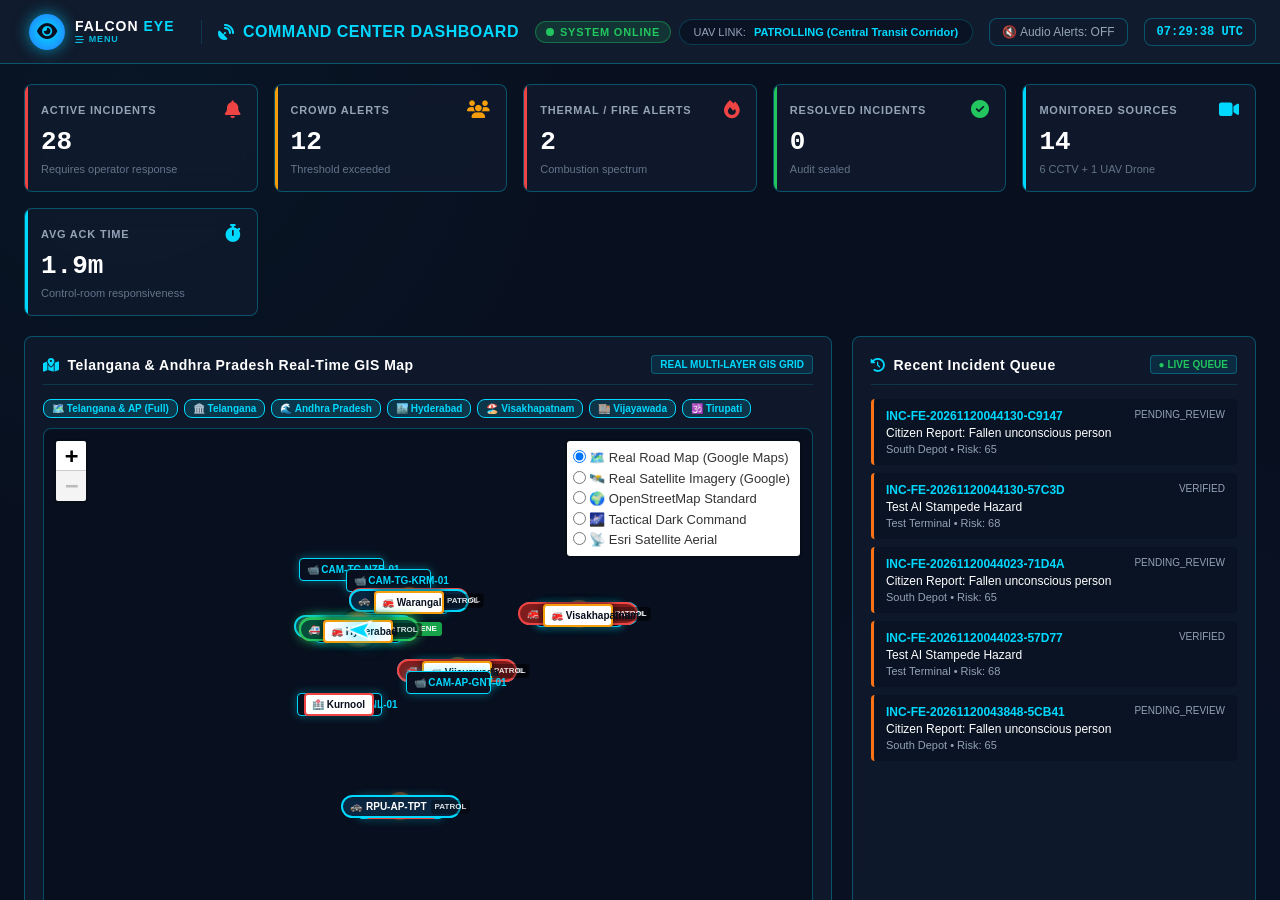
==== frontend/index.html @ 0cfe9dd0 "feat: Configure root index.html, .nojekyll, static fallbacks, and clean repo structure for GitHub Pa" ====
<!DOCTYPE html>
<html lang="en">
<head>
  <meta charset="UTF-8" />
  <meta name="viewport" content="width=device-width, initial-scale=1.0" />
  <title>FALCON EYE — AI-Powered Smart Public Safety & Emergency Intelligence Platform</title>

  <!-- Leaflet & Font Awesome Styles -->
  <link rel="stylesheet" href="./css/leaflet.css" />
  <link rel="stylesheet" href="https://cdnjs.cloudflare.com/ajax/libs/leaflet/1.9.4/leaflet.css" />
  <link rel="stylesheet" href="https://cdnjs.cloudflare.com/ajax/libs/font-awesome/6.5.1/css/all.min.css" />
  <link rel="stylesheet" href="./css/style.css" />
</head>
<body>

  <div id="app-container" class="sidebar-collapsed">

    <!-- Mobile / Drawer Backdrop Overlay -->
    <div id="sidebar-overlay" class="sidebar-overlay" aria-hidden="true"></div>

    <!-- ====================================================================
         SIDEBAR NAVIGATION
         ==================================================================== -->
    <aside id="sidebar" aria-label="Main Navigation">
      <div class="brand-header">
        <button class="brand-logo sidebar-logo-btn" id="sidebar-brand-logo" aria-label="Toggle Navigation Sidebar" title="Click to Toggle Sidebar">
          <i class="fa-solid fa-eye"></i>
        </button>
        <div class="brand-text">
          <h1>FALCON <span>EYE</span></h1>
          <div class="brand-tagline">SMART PUBLIC SAFETY & AI UAV</div>
        </div>
        <button class="sidebar-close-btn" id="sidebar-close-icon-btn" aria-label="Close Sidebar" title="Close Sidebar">
          <i class="fa-solid fa-xmark"></i>
        </button>
      </div>

      <ul class="nav-menu">
        <li class="nav-item active" data-view="command-center">
          <i class="fa-solid fa-gauge-high"></i>
          <span>Command Center</span>
        </li>
        <li class="nav-item" data-view="live-monitoring">
          <i class="fa-solid fa-video"></i>
          <span>Live Monitoring</span>
        </li>
        <li class="nav-item" data-view="ai-detection">
          <i class="fa-solid fa-brain"></i>
          <span>AI Detection Studio</span>
        </li>
        <li class="nav-item" data-view="crowd-intelligence">
          <i class="fa-solid fa-users-viewfinder"></i>
          <span>Crowd Intelligence</span>
          <span class="badge-alert">ALERT</span>
        </li>
        <li class="nav-item" data-view="face-privacy">
          <i class="fa-solid fa-user-shield"></i>
          <span>Face Intelligence & Privacy</span>
        </li>
        <li class="nav-item" data-view="drone-intelligence">
          <i class="fa-solid fa-helicopter"></i>
          <span>Drone Intelligence</span>
        </li>
        <li class="nav-item" data-view="geospatial">
          <i class="fa-solid fa-map-location-dot"></i>
          <span>Geospatial GIS</span>
        </li>
        <li class="nav-item" data-view="emergency-response">
          <i class="fa-solid fa-truck-medical"></i>
          <span>Emergency Response</span>
        </li>
        <li class="nav-item" data-view="multilingual">
          <i class="fa-solid fa-language"></i>
          <span>Multilingual Reporter</span>
        </li>
        <li class="nav-item" data-view="settings">
          <i class="fa-solid fa-gear"></i>
          <span>System Settings</span>
        </li>
      </ul>

      <div class="sidebar-footer">
        <button class="judge-demo-btn" onclick="window.openDemoModal()">
          <i class="fa-solid fa-play"></i> START PUBLIC SAFETY DEMO
        </button>
      </div>
    </aside>

    <!-- ====================================================================
         MAIN CONTENT AREA
         ==================================================================== -->
    <main id="main-content">

      <!-- Top Application Header -->
      <header class="top-header">
        <div class="header-left">
          <button id="header-ai-logo-btn" class="header-ai-logo-btn" aria-label="Toggle Navigation Sidebar" title="Toggle Navigation (Click AI Logo)" aria-expanded="false">
            <div class="brand-logo header-brand-logo">
              <i class="fa-solid fa-eye"></i>
            </div>
            <div class="header-brand-text">
              <span class="header-brand-title">FALCON <span>EYE</span></span>
              <span class="header-brand-sub"><i class="fa-solid fa-bars-staggered"></i> MENU</span>
            </div>
          </button>
          <div class="header-divider"></div>
          <div class="current-view-title">
            <i class="fa-solid fa-satellite-dish" style="color:var(--cyan-primary);"></i>
            <span id="view-title-text">COMMAND CENTER DASHBOARD</span>
          </div>
          <div class="live-pulse-badge">
            <div class="pulse-dot"></div> SYSTEM ONLINE
          </div>
        </div>

        <div class="header-right">
          <div class="ticker-bar">
            <span>UAV LINK:</span> <span class="cyan" id="drone-status-text">PATROLLING (Simulated)</span>
          </div>
          <button class="audio-toggle-btn" id="audio-toggle-btn" onclick="window.toggleAudioAlerts()">
            🔇 Audio Alerts: OFF
          </button>
          <div class="clock-display" id="utc-clock">00:00:00 UTC</div>
        </div>
      </header>

      <!-- ================================================================
           VIEW 1: COMMAND CENTER DASHBOARD
           ================================================================ -->
      <section class="view-container active" id="view-command-center">

        <!-- KPI Grid -->
        <div class="kpi-grid">
          <div class="kpi-card alert-critical">
            <div class="kpi-header">
              <span class="kpi-title">Active Incidents</span>
              <i class="fa-solid fa-bell kpi-icon" style="color:var(--critical);"></i>
            </div>
            <div class="kpi-value" id="kpi-active-incidents">0</div>
            <div class="kpi-footer">Requires operator response</div>
          </div>

          <div class="kpi-card alert-warning">
            <div class="kpi-header">
              <span class="kpi-title">Crowd Alerts</span>
              <i class="fa-solid fa-users kpi-icon" style="color:var(--warning);"></i>
            </div>
            <div class="kpi-value" id="kpi-crowd-alerts">0</div>
            <div class="kpi-footer">Threshold exceeded</div>
          </div>

          <div class="kpi-card alert-critical">
            <div class="kpi-header">
              <span class="kpi-title">Thermal / Fire Alerts</span>
              <i class="fa-solid fa-fire kpi-icon" style="color:var(--critical);"></i>
            </div>
            <div class="kpi-value" id="kpi-fire-alerts">0</div>
            <div class="kpi-footer">Combustion spectrum</div>
          </div>

          <div class="kpi-card alert-success">
            <div class="kpi-header">
              <span class="kpi-title">Resolved Incidents</span>
              <i class="fa-solid fa-circle-check kpi-icon" style="color:var(--success);"></i>
            </div>
            <div class="kpi-value" id="kpi-resolved-incidents">0</div>
            <div class="kpi-footer">Audit sealed</div>
          </div>

          <div class="kpi-card">
            <div class="kpi-header">
              <span class="kpi-title">Monitored Sources</span>
              <i class="fa-solid fa-video kpi-icon"></i>
            </div>
            <div class="kpi-value" id="kpi-monitored-sources">7</div>
            <div class="kpi-footer">6 CCTV + 1 UAV Drone</div>
          </div>

          <div class="kpi-card">
            <div class="kpi-header">
              <span class="kpi-title">Avg Ack Time</span>
              <i class="fa-solid fa-stopwatch kpi-icon"></i>
            </div>
            <div class="kpi-value" id="kpi-ack-time">3.5m</div>
            <div class="kpi-footer">Control-room responsiveness</div>
          </div>
        </div>

        <!-- 2-Column Split: Map & Recent Incidents -->
        <div class="dashboard-grid">
          <!-- Live Command Map -->
          <div class="card-panel">
            <div class="card-title-bar">
              <div class="card-title">
                <i class="fa-solid fa-map-location-dot"></i> Telangana & Andhra Pradesh Real-Time GIS Map
              </div>
              <span class="badge-tag" style="color:var(--cyan-primary);">Real Multi-Layer GIS Grid</span>
            </div>

            <!-- State & City Quick Jump Bar -->
            <div style="display:flex; flex-wrap:wrap; gap:6px; margin-bottom:10px;">
              <button onclick="window.jumpToRegion('all')" class="btn-falcon" style="font-size:10px; padding:3px 8px;">🗺️ Telangana & AP (Full)</button>
              <button onclick="window.jumpToRegion('tg')" class="btn-falcon" style="font-size:10px; padding:3px 8px;">🏛️ Telangana</button>
              <button onclick="window.jumpToRegion('ap')" class="btn-falcon" style="font-size:10px; padding:3px 8px;">🌊 Andhra Pradesh</button>
              <button onclick="window.jumpToRegion('hyd')" class="btn-falcon" style="font-size:10px; padding:3px 8px;">🏙️ Hyderabad</button>
              <button onclick="window.jumpToRegion('vzg')" class="btn-falcon" style="font-size:10px; padding:3px 8px;">🏖️ Visakhapatnam</button>
              <button onclick="window.jumpToRegion('bza')" class="btn-falcon" style="font-size:10px; padding:3px 8px;">🏬 Vijayawada</button>
              <button onclick="window.jumpToRegion('tpt')" class="btn-falcon" style="font-size:10px; padding:3px 8px;">🕉️ Tirupati</button>
            </div>

            <div id="command-map"></div>
          </div>

            <!-- Recent Incidents Timeline -->
            <div class="card-panel">
              <div class="card-title-bar">
                <div class="card-title">
                  <i class="fa-solid fa-clock-rotate-left"></i> Recent Incident Queue
                </div>
                <span class="badge-tag" style="color:#22C55E;">● Live Queue</span>
              </div>
            <div id="recent-incidents-list" style="max-height: 440px; overflow-y: auto;">
              <!-- Dynamic items inserted via JS -->
            </div>
          </div>
        </div>

        <!-- Drone HUD Telemetry Card & Camera Previews -->
        <div class="dashboard-grid">
          <!-- UAV Drone HUD -->
          <div class="card-panel">
            <div class="card-title-bar">
              <div class="card-title">
                <i class="fa-solid fa-helicopter"></i> UAV Falcon-Alpha-1 Telemetry HUD [SIMULATED DEMO]
              </div>
              <span class="badge-tag" style="color:#22C55E;">Telemetry Link: 100%</span>
            </div>
            <div style="display: grid; grid-template-columns: repeat(4, 1fr); gap: 12px; margin-bottom: 14px;">
              <div style="background:rgba(8,15,30,0.6); padding:10px; border-radius:6px; border:1px solid rgba(0,217,255,0.2);">
                <div style="font-size:10px; color:#94A3B8;">ALTITUDE (AGL)</div>
                <div style="font-size:18px; font-weight:bold; color:#FFFFFF;" id="hud-alt">65.0 m</div>
              </div>
              <div style="background:rgba(8,15,30,0.6); padding:10px; border-radius:6px; border:1px solid rgba(0,217,255,0.2);">
                <div style="font-size:10px; color:#94A3B8;">GROUND SPEED</div>
                <div style="font-size:18px; font-weight:bold; color:#FFFFFF;" id="hud-speed">28.5 km/h</div>
              </div>
              <div style="background:rgba(8,15,30,0.6); padding:10px; border-radius:6px; border:1px solid rgba(0,217,255,0.2);">
                <div style="font-size:10px; color:#94A3B8;">BATTERY LIFE</div>
                <div style="font-size:18px; font-weight:bold; color:#22C55E;" id="hud-battery">94%</div>
              </div>
              <div style="background:rgba(8,15,30,0.6); padding:10px; border-radius:6px; border:1px solid rgba(0,217,255,0.2);">
                <div style="font-size:10px; color:#94A3B8;">COMPASS HEADING</div>
                <div style="font-size:18px; font-weight:bold; color:#00D9FF;" id="hud-heading">145°</div>
              </div>
            </div>
            <div style="display:flex; justify-content:space-between; align-items:center; font-size:12px; color:#94A3B8;">
              <div>Coordinates: <b style="color:#FFFFFF;" id="hud-latlon">17.3850° N, 78.4867° E</b></div>
              <div>Sector: <b style="color:#00D9FF;" id="hud-zone">Central Transit Corridor</b></div>
            </div>
          </div>

          <!-- System Health & Compliance -->
          <div class="card-panel">
            <div class="card-title-bar">
              <div class="card-title">
                <i class="fa-solid fa-server"></i> Platform Health & Compliance
              </div>
              <span class="badge-tag" id="system-health-badge" style="color:#22C55E;">OPTIMAL</span>
            </div>
            <div style="font-size:12px; color:#E2E8F0; line-height:1.7;">
              <div>• <b>AI Computer Vision:</b> YOLOv8 Neural Model (Active)</div>
              <div>• <b>Privacy Engine:</b> Auto-Blurring Enabled By Default</div>
              <div>• <b>Evidence Vault:</b> SHA-256 Cryptographic Tamper-Proofing</div>
              <div>• <b>Telemetry Gateway:</b> WebSocket Stream Active (1.5s Interval)</div>
            </div>
          </div>
        </div>

      </section>

      <!-- ================================================================
           VIEW 2: LIVE MONITORING
           ================================================================ -->
      <section class="view-container" id="view-live-monitoring">
        <div class="card-panel" style="margin-bottom: 20px;">
          <div class="card-title-bar">
            <div class="card-title"><i class="fa-solid fa-video"></i> Multi-Camera Surveillance Grid</div>
            <span class="badge-tag">Simulated Feeds & Video Playback</span>
          </div>

          <div class="video-grid">
            <!-- Feed 1 -->
            <div class="camera-feed-card">
              <div class="feed-header">
                <b>CAM-01-CP (Central Plaza Alpha)</b>
                <span style="color:#22C55E;">● ONLINE</span>
              </div>
              <div class="feed-screen">
                <img src="../sample_data/sample_crowd.jpg" alt="Central Plaza" />
              </div>
            </div>

            <!-- Feed 2 -->
            <div class="camera-feed-card">
              <div class="feed-header">
                <b>CAM-02-MS (Metro Station Entry Gate)</b>
                <span style="color:#22C55E;">● ONLINE</span>
              </div>
              <div class="feed-screen">
                <video src="../sample_data/sample_surveillance.mp4" autoplay loop muted></video>
              </div>
            </div>

            <!-- Feed 3 -->
            <div class="camera-feed-card">
              <div class="feed-header">
                <b>CAM-04-FO (Flyover Junction Traffic)</b>
                <span style="color:#22C55E;">● ONLINE</span>
              </div>
              <div class="feed-screen">
                <img src="../sample_data/sample_traffic.jpg" alt="Traffic" />
              </div>
            </div>

            <!-- Feed 4 -->
            <div class="camera-feed-card">
              <div class="feed-header">
                <b>UAV-ALPHA-1 (Aerial Drone Feed)</b>
                <span style="color:#00D9FF;">● UAV STREAM</span>
              </div>
              <div class="feed-screen">
                <img src="../sample_data/sample_traffic.jpg" alt="Drone Aerial" />
              </div>
            </div>
          </div>
        </div>
      </section>

      <!-- ================================================================
           VIEW 3: AI DETECTION STUDIO
           ================================================================ -->
      <section class="view-container" id="view-ai-detection">
        <div class="dashboard-grid">
          <!-- Upload & Inference Control -->
          <div class="card-panel">
            <div class="card-title-bar">
              <div class="card-title"><i class="fa-solid fa-brain"></i> YOLOv8 Object Detection Engine</div>
              <span class="badge-tag">Real CPU Inference</span>
            </div>

            <div class="upload-dropzone" onclick="document.getElementById('ai-file-input').click()">
              <i class="fa-solid fa-cloud-arrow-up" style="font-size:32px; color:var(--cyan-primary); margin-bottom:8px;"></i>
              <div style="font-size:13px; font-weight:bold;">Upload Image or Test Surveillance Frame</div>
              <div style="font-size:11px; color:#94A3B8; margin-top:4px;">Supports JPG, PNG, WEBP (Processes with real YOLOv8 nano model)</div>
            </div>
            <input type="file" id="ai-file-input" style="display:none;" accept="image/*" onchange="window.runObjectDetectionOnUpload(this)" />

            <div style="margin-top:14px; display:flex; gap:10px;">
              <button onclick="document.getElementById('ai-file-input').click()" class="btn-falcon btn-falcon-primary">
                Select File
              </button>
              <button onclick="window.loadSampleCrowdDetection()" class="btn-falcon">
                Load Sample Crowd Image
              </button>
            </div>

            <div id="ai-vision-details"></div>
          </div>

          <!-- Visual Annotated Evidence Output -->
          <div class="card-panel">
            <div class="card-title-bar">
              <div class="card-title"><i class="fa-solid fa-expand"></i> Annotated Computer Vision Canvas</div>
              <span class="badge-tag" style="color:#22C55E;">Output Stream</span>
            </div>
            <div id="ai-vision-preview" style="min-height:280px; display:flex; align-items:center; justify-content:center; background:#040810; border-radius:6px;">
              <div style="color:#64748B; font-size:12px;">No inference run yet. Upload an image to view real detections.</div>
            </div>
          </div>
        </div>

        <!-- Dedicated Fire & Smoke Classifier Section -->
        <div class="dashboard-grid">
          <div class="card-panel">
            <div class="card-title-bar">
              <div class="card-title"><i class="fa-solid fa-fire"></i> Dedicated Fire & Smoke Classifier</div>
              <span class="badge-tag" style="color:#EF4444;">Multi-Spectral HSV + Texture</span>
            </div>
            <p style="font-size:12px; color:#94A3B8; margin-bottom:12px;">
              Analyzes thermal combustion spectrum, flicker variance, and low-frequency smoke diffusion without falsely using standard COCO object classes.
            </p>
            <input type="file" id="fire-file-input" style="display:none;" accept="image/*" onchange="window.runFireDetectionOnUpload(this)" />
            <div style="display:flex; gap:10px;">
              <button onclick="document.getElementById('fire-file-input').click()" class="btn-falcon btn-falcon-danger">
                Upload Fire Scene Image
              </button>
              <button onclick="window.loadSampleFireDetection()" class="btn-falcon">
                Load Sample Fire Image
              </button>
            </div>
            <div id="fire-vision-details"></div>
          </div>

          <div class="card-panel">
            <div class="card-title-bar">
              <div class="card-title"><i class="fa-solid fa-shield"></i> Thermal / Flame Visual Evidence</div>
            </div>
            <div id="fire-vision-preview" style="min-height:240px; display:flex; align-items:center; justify-content:center; background:#040810; border-radius:6px;">
              <div style="color:#64748B; font-size:12px;">Upload a frame to test fire and smoke verification.</div>
            </div>
          </div>
        </div>
      </section>

      <!-- ================================================================
           VIEW 4: CROWD INTELLIGENCE
           ================================================================ -->
      <section class="view-container" id="view-crowd-intelligence">
        <div class="dashboard-grid">
          <div class="card-panel">
            <div class="card-title-bar">
              <div class="card-title"><i class="fa-solid fa-users"></i> Intelligent Crowd Density Monitor</div>
              <span class="badge-tag" style="color:#F59E0B;">Configurable Safety Levels</span>
            </div>
            <div style="font-size:12px; color:#E2E8F0; line-height:1.7;">
              <div>• <b>GREEN (Normal):</b> &lt; 15 Pedestrians (Free flow)</div>
              <div>• <b>YELLOW (Caution):</b> 15 – 30 Pedestrians (Dense flow)</div>
              <div>• <b>ORANGE (High):</b> 31 – 50 Pedestrians (Surge hazard)</div>
              <div>• <b>RED (Critical):</b> &gt; 50 Pedestrians (Stampede risk / Dispersal alert)</div>
            </div>

            <div style="margin-top:20px;">
              <h4 style="color:#FFFFFF; font-size:13px; margin-bottom:8px;">Live Crowd Density Analysis</h4>
              <p style="color:#94A3B8; font-size:12px;">
                Central Transit Plaza camera stream shows <b>32 pedestrians</b> in the corridor.
                Status is classified as <b style="color:#F97316;">ORANGE (HIGH DENSITY)</b>. Pre-emptive marshaling advisory generated.
              </p>
            </div>
          </div>

          <div class="card-panel">
            <div class="card-title-bar">
              <div class="card-title"><i class="fa-solid fa-layer-group"></i> 2D Spatial Crowd Heatmap</div>
              <span class="badge-tag">Gaussian Kernel Density</span>
            </div>
            <div style="width:100%; height:260px; background:#000; border-radius:6px; overflow:hidden; display:flex; align-items:center; justify-content:center;">
              <img src="../sample_data/sample_crowd.jpg" style="max-width:100%; max-height:100%; object-fit:contain; filter: contrast(1.2);" />
            </div>
          </div>
        </div>
      </section>

      <!-- ================================================================
           VIEW 5: FACE PRIVACY & AUTHORIZED VERIFICATION
           ================================================================ -->
      <section class="view-container" id="view-face-privacy">
        <div class="dashboard-grid">
          <div class="card-panel">
            <div class="card-title-bar">
              <div class="card-title"><i class="fa-solid fa-user-shield"></i> Privacy Protection By Default</div>
              <span class="badge-tag" style="color:#22C55E;">Ethical AI Standard</span>
            </div>
            <p style="font-size:12px; color:#94A3B8; margin-bottom:12px;">
              Falcon Eye automatically applies Gaussian blurring to all detected faces in video and image feeds to guarantee civil liberties and public privacy.
            </p>
            <label style="display:flex; align-items:center; gap:8px; font-size:13px; color:#FFFFFF; cursor:pointer; margin-bottom:14px;">
              <input type="checkbox" id="face-blur-toggle" checked style="accent-color:var(--cyan-primary);" />
              <span>Enable Privacy Face Blurring (Default)</span>
            </label>

            <input type="file" id="face-file-input" style="display:none;" accept="image/*" onchange="window.runFacePrivacyOnUpload(this, document.getElementById('face-blur-toggle'))" />
            <div style="display:flex; gap:10px;">
              <button onclick="document.getElementById('face-file-input').click()" class="btn-falcon btn-falcon-primary">
                Upload Image for Privacy Test
              </button>
              <button onclick="window.loadSampleFacePrivacy()" class="btn-falcon">
                Load Sample Face Image
              </button>
            </div>
            <div id="face-vision-details"></div>
          </div>

          <div class="card-panel">
            <div class="card-title-bar">
              <div class="card-title"><i class="fa-solid fa-id-badge"></i> Authorized Consent-Based Staff Verification</div>
              <span class="badge-tag" style="color:#00D9FF;">Demonstration Registry</span>
            </div>
            <p style="font-size:12px; color:#94A3B8; margin-bottom:12px;">
              Demonstrates access clearance verification for consenting security personnel only.
              Test Badges: <code style="color:#00D9FF;">FE-SEC-091</code> (Vikram Sharma) or <code style="color:#00D9FF;">FE-SEC-042</code> (Ananya Rao).
            </p>

            <div style="display:flex; gap:8px;">
              <input type="text" id="badge-code-input" placeholder="Enter Staff Badge ID (e.g. FE-SEC-091)" style="flex:1; background:rgba(8,15,30,0.8); border:1px solid var(--border-cyan); border-radius:4px; padding:8px 12px; color:#FFFFFF; font-size:12px;" />
              <button onclick="window.verifyBadgeCode()" class="btn-falcon btn-falcon-primary">Verify</button>
            </div>
            <div id="badge-verify-result"></div>
          </div>
        </div>

        <div class="card-panel" style="margin-top:20px;">
          <div class="card-title-bar">
            <div class="card-title"><i class="fa-solid fa-image"></i> Face Privacy Inspection Output</div>
          </div>
          <div id="face-vision-preview" style="min-height:260px; display:flex; align-items:center; justify-content:center; background:#040810; border-radius:6px;">
            <div style="color:#64748B; font-size:12px;">Upload an image containing faces to inspect automated privacy blurring.</div>
          </div>
        </div>
      </section>

      <!-- ================================================================
           VIEW 6: DRONE INTELLIGENCE & TELEMETRY
           ================================================================ -->
      <section class="view-container" id="view-drone-intelligence">
        <div class="dashboard-grid">
          <div class="card-panel">
            <div class="card-title-bar">
              <div class="card-title"><i class="fa-solid fa-helicopter"></i> UAV Falcon SkyScout-X4 Controller</div>
              <span class="badge-tag" style="color:#22C55E;">SIMULATED TELEMETRY</span>
            </div>
            <p style="font-size:12px; color:#94A3B8; margin-bottom:16px;">
              Software-based kinematics simulator tracking realistic battery drain, GPS waypoints, and flight modes.
            </p>

            <div style="display:flex; gap:10px;">
              <button onclick="window.sendDroneCommand('START')" class="btn-falcon btn-falcon-primary">
                ▶ Resume Patrol
              </button>
              <button onclick="window.sendDroneCommand('STOP')" class="btn-falcon">
                ⏸ Hover / Hold
              </button>
              <button onclick="window.sendDroneCommand('RTH')" class="btn-falcon btn-falcon-danger">
                🏠 Return to Base (RTH)
              </button>
            </div>
          </div>

          <div class="card-panel">
            <div class="card-title-bar">
              <div class="card-title"><i class="fa-solid fa-crosshairs"></i> Simulated Aerial Camera Feed</div>
              <span class="badge-tag">HUD Crosshairs Overlay</span>
            </div>
            <div style="width:100%; height:260px; background:#000; border-radius:6px; overflow:hidden; display:flex; align-items:center; justify-content:center;">
              <img src="/api/drone/feed" style="max-width:100%; max-height:100%; object-fit:contain;" alt="Drone feed" />
            </div>
          </div>
        </div>
      </section>

      <!-- ================================================================
           VIEW 7: GEOSPATIAL GIS & ROUTING
           ================================================================ -->
      <section class="view-container" id="view-geospatial">
        <div class="card-panel">
          <div class="card-title-bar">
            <div class="card-title"><i class="fa-solid fa-map-location-dot"></i> Telangana & Andhra Pradesh Geospatial GIS Map</div>
            <span class="badge-tag">OpenStreetMap • Esri Satellite • Dark Matter</span>
          </div>

          <!-- State & City Quick Jump Bar -->
          <div style="display:flex; flex-wrap:wrap; gap:8px; margin-bottom:12px;">
            <button onclick="window.jumpToRegion('all')" class="btn-falcon btn-falcon-primary" style="font-size:11px; padding:4px 10px;">🗺️ Telangana & AP (Full States)</button>
            <button onclick="window.jumpToRegion('tg')" class="btn-falcon" style="font-size:11px; padding:4px 10px;">🏛️ Telangana State</button>
            <button onclick="window.jumpToRegion('ap')" class="btn-falcon" style="font-size:11px; padding:4px 10px;">🌊 Andhra Pradesh State</button>
            <button onclick="window.jumpToRegion('hyd')" class="btn-falcon" style="font-size:11px; padding:4px 10px;">🏙️ Hyderabad Metro</button>
            <button onclick="window.jumpToRegion('vzg')" class="btn-falcon" style="font-size:11px; padding:4px 10px;">🏖️ Visakhapatnam Port & Coast</button>
            <button onclick="window.jumpToRegion('bza')" class="btn-falcon" style="font-size:11px; padding:4px 10px;">🏬 Vijayawada / Amaravati</button>
            <button onclick="window.jumpToRegion('tpt')" class="btn-falcon" style="font-size:11px; padding:4px 10px;">🕉️ Tirupati Foothills</button>
            <button onclick="window.jumpToRegion('wgl')" class="btn-falcon" style="font-size:11px; padding:4px 10px;">🏰 Warangal</button>
            <button onclick="window.jumpToRegion('knl')" class="btn-falcon" style="font-size:11px; padding:4px 10px;">🌾 Kurnool</button>
          </div>

          <div id="gis-map" style="height:580px;"></div>
        </div>
      </section>

      <!-- ================================================================
           VIEW 8: EMERGENCY RESPONSE & DISPATCH
           ================================================================ -->
      <section class="view-container" id="view-emergency-response">
        <!-- Quick Incident Dispatch Bar -->
        <div class="card-panel" style="margin-bottom:16px; padding:14px 18px;">
          <div style="display:flex; flex-wrap:wrap; justify-content:space-between; align-items:center; gap:12px;">
            <div>
              <span style="font-size:14px; font-weight:800; color:#FFFFFF; letter-spacing:0.5px;">
                🚨 INTER-AGENCY EMERGENCY DISPATCH & LIVE TRACKING
              </span>
              <div style="font-size:11px; color:#94A3B8; margin-top:2px;">
                Direct CAD & TETRA Radio alerts to Police Commissionerates and State Fire Stations with live GPS navigation.
              </div>
            </div>
            <div style="display:flex; flex-wrap:wrap; gap:8px; align-items:center;">
              <select id="quick-dispatch-incident" style="background:#080F1E; border:1px solid var(--border-cyan); color:#FFFFFF; padding:6px 10px; border-radius:4px; font-size:12px; max-width:220px;">
                <option value="">Select Target Incident...</option>
              </select>
              <select id="quick-dispatch-unit" style="background:#080F1E; border:1px solid var(--border-cyan); color:#FFFFFF; padding:6px 10px; border-radius:4px; font-size:12px; max-width:220px;">
                <option value="">Select Patrol Unit...</option>
              </select>
              <button onclick="window.handleQuickDispatch()" class="btn-falcon btn-falcon-danger" style="font-size:12px;">
                <i class="fa-solid fa-bullhorn"></i> Alert Station & Dispatch
              </button>
              <button onclick="window.resetAllResponders()" class="btn-falcon" style="font-size:12px;">
                <i class="fa-solid fa-rotate-left"></i> Reset All Patrols
              </button>
            </div>
          </div>
        </div>

        <div style="display:grid; grid-template-columns: 1.15fr 0.85fr; gap:16px;">
          <!-- Left: Live Patrolling Police & Fire Responders Board -->
          <div class="card-panel">
            <div class="card-title-bar">
              <div class="card-title"><i class="fa-solid fa-shield-halved"></i> Patrolling Police & Fire Units (Live GPS Telemetry)</div>
              <span class="badge-tag" style="color:#00D9FF;"><span class="live-dot"></span> Real-Time Kinematics</span>
            </div>
            <div style="font-size:11px; color:#94A3B8; margin-bottom:12px;">
              Live GPS feeds from cruising patrol interceptors and ready fire tenders across Telangana and Andhra Pradesh.
            </div>
            <div id="teams-card-grid" style="display:flex; flex-direction:column; gap:10px; max-height:640px; overflow-y:auto; padding-right:4px;">
              <!-- Dynamic units inserted via JS -->
            </div>
          </div>

          <!-- Right: Automated Departmental CAD / Radio Message Stream -->
          <div class="card-panel">
            <div class="card-title-bar">
              <div class="card-title"><i class="fa-solid fa-tower-broadcast"></i> Departmental CAD & Radio Dispatch Stream</div>
              <span class="badge-tag" style="color:#22C55E;">Station Alerts</span>
            </div>
            <div style="font-size:11px; color:#94A3B8; margin-bottom:12px;">
              Automated digital dispatches transmitted to respective Police Stations, Fire Stations, and 108 Emergency Bays.
            </div>
            <div id="cad-messages-container" style="display:flex; flex-direction:column; gap:8px; max-height:640px; overflow-y:auto; padding-right:4px;">
              <div style="color:#64748B; font-size:12px; text-align:center; padding:20px;">Awaiting live emergency dispatches...</div>
            </div>
          </div>
        </div>
      </section>



      <!-- ================================================================
           VIEW 10: MULTILINGUAL CITIZEN REPORTER
           ================================================================ -->
      <section class="view-container" id="view-multilingual">
        <div class="dashboard-grid">
          <div class="card-panel">
            <div class="card-title-bar">
              <div class="card-title"><i class="fa-solid fa-language"></i> Citizen Emergency Report (Telugu / Hindi / English)</div>
              <span class="badge-tag">Automatic Triage</span>
            </div>

            <div style="margin-bottom:12px;">
              <label style="font-size:11px; color:#94A3B8;">Select Language:</label>
              <select id="citizen-lang-select" style="width:100%; background:#080F1E; border:1px solid var(--border-cyan); color:#FFFFFF; padding:8px; border-radius:4px; margin-top:4px;">
                <option value="auto">Auto-Detect Language</option>
                <option value="te">Telugu (తెలుగు)</option>
                <option value="hi">Hindi (हिन्दी)</option>
                <option value="en">English</option>
              </select>
            </div>

            <div style="margin-bottom:12px;">
              <label style="font-size:11px; color:#94A3B8;">Location Name:</label>
              <input type="text" id="citizen-loc-input" placeholder="e.g. South Bus Depot Bay 4" style="width:100%; background:#080F1E; border:1px solid var(--border-cyan); color:#FFFFFF; padding:8px; border-radius:4px; margin-top:4px;" />
            </div>

            <div style="margin-bottom:12px;">
              <label style="font-size:11px; color:#94A3B8;">Incident Description:</label>
              <textarea id="citizen-text-input" rows="4" placeholder="ఉదాహరణ: ఒక వ్యక్తి బస్ స్టాండ్ లో కింద పడిపోయాడు, సహాయం కావాలి / यहाँ आग लगी है" style="width:100%; background:#080F1E; border:1px solid var(--border-cyan); color:#FFFFFF; padding:8px; border-radius:4px; margin-top:4px; font-family:sans-serif;"></textarea>
            </div>

            <div style="display:flex; gap:8px;">
              <button onclick="window.submitCitizenReport()" class="btn-falcon btn-falcon-primary">
                Submit Emergency Report
              </button>
              <button onclick="document.getElementById('citizen-text-input').value='ఒక వ్యక్తి బస్ స్టాండ్ లో కింద పడిపోయాడు, సహాయం కావాలి'; document.getElementById('citizen-lang-select').value='te';" class="btn-falcon">
                Sample Telugu
              </button>
              <button onclick="document.getElementById('citizen-text-input').value='मार्केट स्क्वायर में भारी भीड़ और भगदड़ की स्थिति है'; document.getElementById('citizen-lang-select').value='hi';" class="btn-falcon">
                Sample Hindi
              </button>
            </div>
          </div>

          <div class="card-panel">
            <div class="card-title-bar">
              <div class="card-title"><i class="fa-solid fa-receipt"></i> Structured Control-Room Dossier</div>
            </div>
            <div id="citizen-report-result">
              <div style="color:#64748B; font-size:12px;">Submit a citizen report to view structured translation and triage priority.</div>
            </div>
          </div>
        </div>
      </section>



      <!-- ================================================================
           VIEW 12: SYSTEM SETTINGS & REGIONAL CONFIGURATION
           ================================================================ -->
      <section class="view-container" id="view-settings">
        
        <!-- Header Banner -->
        <div class="card-panel" style="margin-bottom:20px; border-left: 3px solid #00D9FF;">
          <div style="display:flex; justify-content:space-between; align-items:center;">
            <div>
              <h2 style="color:#FFFFFF; font-size:18px; font-weight:800; letter-spacing:0.5px;">
                <i class="fa-solid fa-gear" style="color:#00D9FF; margin-right:8px;"></i>
                COMMAND CENTER SETTINGS & JURISDICTION
              </h2>
              <p style="font-size:12px; color:#94A3B8; margin-top:4px;">
                Configure regional map jurisdiction, real-time tile layers, AI neural thresholds, and multilingual API parameters.
              </p>
            </div>
            <div style="display:flex; gap:10px;">
              <button onclick="window.saveSettings()" class="btn-falcon btn-falcon-primary">
                <i class="fa-solid fa-floppy-disk"></i> Save & Apply
              </button>
              <button onclick="window.resetSettings()" class="btn-falcon">
                <i class="fa-solid fa-rotate-left"></i> Reset Defaults
              </button>
            </div>
          </div>
        </div>

        <div class="dashboard-grid">

          <!-- Card 1: Geospatial & State Map Configuration -->
          <div class="card-panel">
            <div class="card-title-bar">
              <div class="card-title">
                <i class="fa-solid fa-map-location-dot"></i> Geospatial & Real Map Configuration
              </div>
              <span class="badge-tag" style="color:#00D9FF;">Telangana & Andhra Pradesh</span>
            </div>

            <div style="margin-bottom:16px;">
              <label style="font-size:12px; font-weight:bold; color:#FFFFFF; display:block; margin-bottom:6px;">
                Default Operational Map Focus:
              </label>
              <select id="setting-map-region" style="width:100%; background:#080F1E; border:1px solid var(--border-cyan); color:#FFFFFF; padding:10px; border-radius:4px; font-size:12px;">
                <option value="all">🗺️ Telangana & Andhra Pradesh (Complete States - Dual State Grid)</option>
                <option value="tg">🏛️ Telangana State (Hyderabad, Warangal, Karimnagar, Nizamabad)</option>
                <option value="ap">🌊 Andhra Pradesh State (Visakhapatnam, Vijayawada, Guntur, Tirupati, Kurnool)</option>
                <option value="hyd">🏙️ Hyderabad Metro Area (Urban Transit Corridor)</option>
                <option value="vzg">🏖️ Visakhapatnam Port & Coastal Sector</option>
                <option value="bza">🏬 Vijayawada / Amaravati Capital Region</option>
                <option value="tpt">🕉️ Tirupati Pilgrim Security Zone</option>
                <option value="wgl">🏰 Warangal Cultural & Heritage City</option>
                <option value="knl">🌾 Kurnool Rayalaseema Gateway</option>
              </select>
              <span style="font-size:11px; color:#94A3B8; margin-top:4px; display:block;">
                Sets the initial camera viewport when Command Center or GIS tab is loaded.
              </span>
            </div>

            <div style="margin-bottom:16px;">
              <label style="font-size:12px; font-weight:bold; color:#FFFFFF; display:block; margin-bottom:6px;">
                Default Real Map Tile Style:
              </label>
              <select id="setting-map-tiles" style="width:100%; background:#080F1E; border:1px solid var(--border-cyan); color:#FFFFFF; padding:10px; border-radius:4px; font-size:12px;">
                <option value="osm">🗺️ Real OpenStreetMap (Standard Roads, Districts, Cities - Recommended)</option>
                <option value="satellite">🛰️ Real Esri World Imagery (High-Resolution Satellite Photo)</option>
                <option value="dark">🌌 CartoDB Dark Matter (Tactical Cyberpunk Mode)</option>
                <option value="light">☀️ CartoDB Positron (Clean Light Road Map)</option>
              </select>
            </div>

            <div>
              <label style="font-size:12px; font-weight:bold; color:#FFFFFF; display:block; margin-bottom:8px;">
                Active Map Layer Markers:
              </label>
              <div style="display:flex; flex-direction:column; gap:8px; font-size:12px; color:#E2E8F0;">
                <label style="display:flex; align-items:center; gap:8px; cursor:pointer;">
                  <input type="checkbox" id="setting-layer-incidents" checked style="accent-color:#00D9FF;" />
                  <span>Show Active Incidents (Pulsing Risk Pins)</span>
                </label>
                <label style="display:flex; align-items:center; gap:8px; cursor:pointer;">
                  <input type="checkbox" id="setting-layer-cameras" checked style="accent-color:#00D9FF;" />
                  <span>Show Surveillance Cameras (📹 13 State Cameras)</span>
                </label>
                <label style="display:flex; align-items:center; gap:8px; cursor:pointer;">
                  <input type="checkbox" id="setting-layer-facilities" checked style="accent-color:#00D9FF;" />
                  <span>Show Hospitals, Fire Stations & Police HQs (🏥/🚒 14 Facilities)</span>
                </label>
                <label style="display:flex; align-items:center; gap:8px; cursor:pointer;">
                  <input type="checkbox" id="setting-layer-teams" checked style="accent-color:#00D9FF;" />
                  <span>Show Emergency Response Teams (🚨 8 Rapid Units)</span>
                </label>
                <label style="display:flex; align-items:center; gap:8px; cursor:pointer;">
                  <input type="checkbox" id="setting-layer-drone" checked style="accent-color:#00D9FF;" />
                  <span>Show Real-Time UAV Drone Telemetry</span>
                </label>
              </div>
            </div>
          </div>

          <!-- Card 2: AI Computer Vision & Neural Inference -->
          <div class="card-panel">
            <div class="card-title-bar">
              <div class="card-title">
                <i class="fa-solid fa-brain"></i> AI Detection & Privacy Engine
              </div>
              <span class="badge-tag" style="color:#22C55E;">YOLOv8 Active</span>
            </div>

            <div style="margin-bottom:16px;">
              <label style="font-size:12px; font-weight:bold; color:#FFFFFF; display:block; margin-bottom:6px;">
                Object Detection Confidence Threshold:
              </label>
              <div style="display:flex; align-items:center; gap:12px;">
                <input type="range" id="setting-conf-slider" min="10" max="90" value="35" step="5" style="flex:1; accent-color:#00D9FF;" oninput="document.getElementById('conf-val-label').innerText = (this.value/100).toFixed(2);" />
                <span id="conf-val-label" style="font-family:var(--font-mono); font-size:14px; font-weight:bold; color:#00D9FF; min-width:40px;">0.35</span>
              </div>
              <span style="font-size:11px; color:#94A3B8; margin-top:4px; display:block;">
                Lower values detect more objects; higher values suppress false positives.
              </span>
            </div>

            <div style="margin-bottom:16px;">
              <label style="font-size:12px; font-weight:bold; color:#FFFFFF; display:block; margin-bottom:6px;">
                Ethical Face Privacy Mode:
              </label>
              <select id="setting-face-privacy" style="width:100%; background:#080F1E; border:1px solid var(--border-cyan); color:#FFFFFF; padding:10px; border-radius:4px; font-size:12px;">
                <option value="blur_all">🛡️ Auto-Blur All Faces (Ethical AI Standard - Active)</option>
                <option value="badges_only">🪪 Blur Faces Except Authorized Personnel Badges</option>
                <option value="disabled">⚠️ Privacy Blurring Disabled (Audit Logging Only)</option>
              </select>
            </div>

            <div style="margin-bottom:16px;">
              <label style="font-size:12px; font-weight:bold; color:#FFFFFF; display:block; margin-bottom:6px;">
                Fire & Smoke Spectral Sensitivity:
              </label>
              <select id="setting-fire-sens" style="width:100%; background:#080F1E; border:1px solid var(--border-cyan); color:#FFFFFF; padding:10px; border-radius:4px; font-size:12px;">
                <option value="balanced">⚡ Balanced (HSV + YCbCr + Flicker Variance)</option>
                <option value="high">🔥 High Sensitivity (Immediate Flame Alert)</option>
                <option value="conservative">🛡️ Conservative (Requires Multi-Frame Confirmation)</option>
              </select>
            </div>

            <div>
              <label style="font-size:12px; font-weight:bold; color:#FFFFFF; display:block; margin-bottom:6px;">
                Audio Emergency Sirens:
              </label>
              <label style="display:flex; align-items:center; gap:8px; cursor:pointer; font-size:12px; color:#E2E8F0;">
                <input type="checkbox" id="setting-audio-chime" style="accent-color:#00D9FF;" onchange="window.toggleAudioAlerts();" />
                <span>Play Sound Chime on CRITICAL & HIGH Incidents</span>
              </label>
            </div>
          </div>

        </div>

        <!-- Card 3: Multilingual & Cloud AI Key Configuration -->
        <div class="card-panel" style="margin-top:20px;">
          <div class="card-title-bar">
            <div class="card-title">
              <i class="fa-solid fa-language"></i> Multilingual Emergency Assistant (Telugu / Hindi / English)
            </div>
            <span class="badge-tag" style="color:#00D9FF;">Gemini 3.8 Flash Ready</span>
          </div>

          <div style="display:grid; grid-template-columns: 2fr 1fr; gap:20px; align-items:center;">
            <div>
              <label style="font-size:12px; font-weight:bold; color:#FFFFFF; display:block; margin-bottom:6px;">
                Google Gemini API Key:
              </label>
              <div style="display:flex; gap:8px;">
                <input type="password" id="setting-gemini-key" placeholder="Enter Gemini API Key or load from .env" value="" style="flex:1; background:#080F1E; border:1px solid var(--border-cyan); color:#FFFFFF; padding:10px 12px; border-radius:4px; font-size:12px; font-family:var(--font-mono);" />
                <button type="button" onclick="const f=document.getElementById('setting-gemini-key'); f.type = f.type==='password'?'text':'password';" class="btn-falcon" style="padding:0 12px;">
                  👁️
                </button>
                <button type="button" onclick="window.testGeminiKey()" class="btn-falcon btn-falcon-primary">
                  Test Key
                </button>
              </div>
              <div id="gemini-key-status" style="font-size:11px; color:#22C55E; margin-top:6px;">
                ✓ Active Google Gemini API Key configured in platform environment.
              </div>
            </div>

            <div style="background:rgba(8,15,30,0.6); border:1px solid rgba(0,217,255,0.2); border-radius:6px; padding:14px; font-size:11px; color:#94A3B8; line-height:1.7;">
              <b style="color:#FFFFFF;">State Dialects Supported:</b>
              <div>• <b>Telugu (తెలుగు):</b> Telangana & Andhra vernacular</div>
              <div>• <b>Hindi (हिन्दी):</b> Devanagari citizen emergency inputs</div>
              <div>• <b>English:</b> Control-room standardized triage translation</div>
              <div>• <b>Fallback:</b> Instant zero-latency offline dictionary</div>
            </div>
          </div>
        </div>

      </section>

    </main>
  </div>

  <!-- ====================================================================
       HACKATHON 9-STAGE JUDGE DEMO MODAL
       ==================================================================== -->
  <div class="modal-overlay" id="demo-modal">
    <div class="demo-modal-box">
      <div class="demo-modal-header">
        <div style="display:flex; align-items:center; gap:10px;">
          <div style="width:12px; height:12px; border-radius:50%; background:#00D9FF; box-shadow:0 0 10px #00D9FF;"></div>
          <h2>FALCON EYE — 9-STAGE HACKATHON DEMONSTRATION</h2>
        </div>
        <button onclick="window.closeDemoModal()" style="background:none; border:none; color:#94A3B8; font-size:18px; cursor:pointer;">
          <i class="fa-solid fa-xmark"></i>
        </button>
      </div>

      <div class="demo-modal-body">
        <!-- 9-Stage Stepper Progress -->
        <div class="stepper-progress">
          <div class="step-node active" id="step-node-1"><div class="step-circle">1</div><div class="step-label">Stream</div></div>
          <div class="step-node" id="step-node-2"><div class="step-circle">2</div><div class="step-label">YOLO</div></div>
          <div class="step-node" id="step-node-3"><div class="step-circle">3</div><div class="step-label">Tally</div></div>
          <div class="step-node" id="step-node-4"><div class="step-circle">4</div><div class="step-label">Crowd</div></div>
          <div class="step-node" id="step-node-5"><div class="step-circle">5</div><div class="step-label">Incident</div></div>
          <div class="step-node" id="step-node-6"><div class="step-circle">6</div><div class="step-label">GIS</div></div>
          <div class="step-node" id="step-node-7"><div class="step-circle">7</div><div class="step-label">Verify</div></div>
          <div class="step-node" id="step-node-8"><div class="step-circle">8</div><div class="step-label">Dispatch</div></div>
          <div class="step-node" id="step-node-9"><div class="step-circle">9</div><div class="step-label">Report</div></div>
        </div>

        <div class="demo-stage-screen">
          <h3 id="demo-stage-title" style="color:#00D9FF; font-size:16px; margin-bottom:6px;">Stage 1: Video Ingestion</h3>
          <p id="demo-stage-desc" style="font-size:12px; color:#E2E8F0;"></p>
          <div id="demo-stage-metrics"></div>
          <div id="demo-screen-preview" style="margin-top:14px;"></div>
        </div>
      </div>

      <div class="demo-modal-footer">
        <div style="display:flex; gap:8px;">
          <button onclick="window.prevDemoStage()" class="btn-falcon">
            <i class="fa-solid fa-backward"></i> Previous
          </button>
          <button onclick="window.nextDemoStage()" class="btn-falcon btn-falcon-primary">
            Next Stage <i class="fa-solid fa-forward"></i>
          </button>
        </div>

        <div style="display:flex; gap:8px;">
          <button onclick="window.toggleAutoPlay()" class="btn-falcon" id="demo-autoplay-btn">
            ▶ Auto Play
          </button>
          <button onclick="window.closeDemoModal()" class="btn-falcon">
            Close
          </button>
        </div>
      </div>
    </div>
  </div>

  <!-- Toast Container -->
  <div id="toast-container"></div>

  <!-- Leaflet GIS Engine (Local + CDN Fallback) -->
  <script src="./js/leaflet.js"></script>
  <script>
    if (typeof L === 'undefined') {
      document.write('<script src="https://cdnjs.cloudflare.com/ajax/libs/leaflet/1.9.4/leaflet.js"><\\/script>');
    }
  </script>
  <script src="https://cdn.jsdelivr.net/npm/chart.js@4.4.2/dist/chart.umd.min.js"></script>

  <!-- Application Scripts -->
  <script src="./js/map.js"></script>
  <script src="./js/telemetry.js"></script>
  <script src="./js/demo.js"></script>
  <script src="./js/app.js"></script>

</body>
</html>
---- frontend/css/leaflet.css ----
/* required styles */

.leaflet-pane,
.leaflet-tile,
.leaflet-marker-icon,
.leaflet-marker-shadow,
.leaflet-tile-container,
.leaflet-pane > svg,
.leaflet-pane > canvas,
.leaflet-zoom-box,
.leaflet-image-layer,
.leaflet-layer {
	position: absolute;
	left: 0;
	top: 0;
	}
.leaflet-container {
	overflow: hidden;
	}
.leaflet-tile,
.leaflet-marker-icon,
.leaflet-marker-shadow {
	-webkit-user-select: none;
	   -moz-user-select: none;
	        user-select: none;
	  -webkit-user-drag: none;
	}
/* Prevents IE11 from highlighting tiles in blue */
.leaflet-tile::selection {
	background: transparent;
}
/* Safari renders non-retina tile on retina better with this, but Chrome is worse */
.leaflet-safari .leaflet-tile {
	image-rendering: -webkit-optimize-contrast;
	}
/* hack that prevents hw layers "stretching" when loading new tiles */
.leaflet-safari .leaflet-tile-container {
	width: 1600px;
	height: 1600px;
	-webkit-transform-origin: 0 0;
	}
.leaflet-marker-icon,
.leaflet-marker-shadow {
	display: block;
	}
/* .leaflet-container svg: reset svg max-width decleration shipped in Joomla! (joomla.org) 3.x */
/* .leaflet-container img: map is broken in FF if you have max-width: 100% on tiles */
.leaflet-container .leaflet-overlay-pane svg {
	max-width: none !important;
	max-height: none !important;
	}
.leaflet-container .leaflet-marker-pane img,
.leaflet-container .leaflet-shadow-pane img,
.leaflet-container .leaflet-tile-pane img,
.leaflet-container img.leaflet-image-layer,
.leaflet-container .leaflet-tile {
	max-width: none !important;
	max-height: none !important;
	width: auto;
	padding: 0;
	}

.leaflet-container img.leaflet-tile {
	/* See: https://bugs.chromium.org/p/chromium/issues/detail?id=600120 */
	mix-blend-mode: plus-lighter;
}

.leaflet-container.leaflet-touch-zoom {
	-ms-touch-action: pan-x pan-y;
	touch-action: pan-x pan-y;
	}
.leaflet-container.leaflet-touch-drag {
	-ms-touch-action: pinch-zoom;
	/* Fallback for FF which doesn't support pinch-zoom */
	touch-action: none;
	touch-action: pinch-zoom;
}
.leaflet-container.leaflet-touch-drag.leaflet-touch-zoom {
	-ms-touch-action: none;
	touch-action: none;
}
.leaflet-container {
	-webkit-tap-highlight-color: transparent;
}
.leaflet-container a {
	-webkit-tap-highlight-color: rgba(51, 181, 229, 0.4);
}
.leaflet-tile {
	filter: inherit;
	visibility: hidden;
	}
.leaflet-tile-loaded {
	visibility: inherit;
	}
.leaflet-zoom-box {
	width: 0;
	height: 0;
	-moz-box-sizing: border-box;
	     box-sizing: border-box;
	z-index: 800;
	}
/* workaround for https://bugzilla.mozilla.org/show_bug.cgi?id=888319 */
.leaflet-overlay-pane svg {
	-moz-user-select: none;
	}

.leaflet-pane         { z-index: 400; }

.leaflet-tile-pane    { z-index: 200; }
.leaflet-overlay-pane { z-index: 400; }
.leaflet-shadow-pane  { z-index: 500; }
.leaflet-marker-pane  { z-index: 600; }
.leaflet-tooltip-pane   { z-index: 650; }
.leaflet-popup-pane   { z-index: 700; }

.leaflet-map-pane canvas { z-index: 100; }
.leaflet-map-pane svg    { z-index: 200; }

.leaflet-vml-shape {
	width: 1px;
	height: 1px;
	}
.lvml {
	behavior: url(#default#VML);
	display: inline-block;
	position: absolute;
	}


/* control positioning */

.leaflet-control {
	position: relative;
	z-index: 800;
	pointer-events: visiblePainted; /* IE 9-10 doesn't have auto */
	pointer-events: auto;
	}
.leaflet-top,
.leaflet-bottom {
	position: absolute;
	z-index: 1000;
	pointer-events: none;
	}
.leaflet-top {
	top: 0;
	}
.leaflet-right {
	right: 0;
	}
.leaflet-bottom {
	bottom: 0;
	}
.leaflet-left {
	left: 0;
	}
.leaflet-control {
	float: left;
	clear: both;
	}
.leaflet-right .leaflet-control {
	float: right;
	}
.leaflet-top .leaflet-control {
	margin-top: 10px;
	}
.leaflet-bottom .leaflet-control {
	margin-bottom: 10px;
	}
.leaflet-left .leaflet-control {
	margin-left: 10px;
	}
.leaflet-right .leaflet-control {
	margin-right: 10px;
	}


/* zoom and fade animations */

.leaflet-fade-anim .leaflet-popup {
	opacity: 0;
	-webkit-transition: opacity 0.2s linear;
	   -moz-transition: opacity 0.2s linear;
	        transition: opacity 0.2s linear;
	}
.leaflet-fade-anim .leaflet-map-pane .leaflet-popup {
	opacity: 1;
	}
.leaflet-zoom-animated {
	-webkit-transform-origin: 0 0;
	    -ms-transform-origin: 0 0;
	        transform-origin: 0 0;
	}
svg.leaflet-zoom-animated {
	will-change: transform;
}

.leaflet-zoom-anim .leaflet-zoom-animated {
	-webkit-transition: -webkit-transform 0.25s cubic-bezier(0,0,0.25,1);
	   -moz-transition:    -moz-transform 0.25s cubic-bezier(0,0,0.25,1);
	        transition:         transform 0.25s cubic-bezier(0,0,0.25,1);
	}
.leaflet-zoom-anim .leaflet-tile,
.leaflet-pan-anim .leaflet-tile {
	-webkit-transition: none;
	   -moz-transition: none;
	        transition: none;
	}

.leaflet-zoom-anim .leaflet-zoom-hide {
	visibility: hidden;
	}


/* cursors */

.leaflet-interactive {
	cursor: pointer;
	}
.leaflet-grab {
	cursor: -webkit-grab;
	cursor:    -moz-grab;
	cursor:         grab;
	}
.leaflet-crosshair,
.leaflet-crosshair .leaflet-interactive {
	cursor: crosshair;
	}
.leaflet-popup-pane,
.leaflet-control {
	cursor: auto;
	}
.leaflet-dragging .leaflet-grab,
.leaflet-dragging .leaflet-grab .leaflet-interactive,
.leaflet-dragging .leaflet-marker-draggable {
	cursor: move;
	cursor: -webkit-grabbing;
	cursor:    -moz-grabbing;
	cursor:         grabbing;
	}

/* marker & overlays interactivity */
.leaflet-marker-icon,
.leaflet-marker-shadow,
.leaflet-image-layer,
.leaflet-pane > svg path,
.leaflet-tile-container {
	pointer-events: none;
	}

.leaflet-marker-icon.leaflet-interactive,
.leaflet-image-layer.leaflet-interactive,
.leaflet-pane > svg path.leaflet-interactive,
svg.leaflet-image-layer.leaflet-interactive path {
	pointer-events: visiblePainted; /* IE 9-10 doesn't have auto */
	pointer-events: auto;
	}

/* visual tweaks */

.leaflet-container {
	background: #ddd;
	outline-offset: 1px;
	}
.leaflet-container a {
	color: #0078A8;
	}
.leaflet-zoom-box {
	border: 2px dotted #38f;
	background: rgba(255,255,255,0.5);
	}


/* general typography */
.leaflet-container {
	font-family: "Helvetica Neue", Arial, Helvetica, sans-serif;
	font-size: 12px;
	font-size: 0.75rem;
	line-height: 1.5;
	}


/* general toolbar styles */

.leaflet-bar {
	box-shadow: 0 1px 5px rgba(0,0,0,0.65);
	border-radius: 4px;
	}
.leaflet-bar a {
	background-color: #fff;
	border-bottom: 1px solid #ccc;
	width: 26px;
	height: 26px;
	line-height: 26px;
	display: block;
	text-align: center;
	text-decoration: none;
	color: black;
	}
.leaflet-bar a,
.leaflet-control-layers-toggle {
	background-position: 50% 50%;
	background-repeat: no-repeat;
	display: block;
	}
.leaflet-bar a:hover,
.leaflet-bar a:focus {
	background-color: #f4f4f4;
	}
.leaflet-bar a:first-child {
	border-top-left-radius: 4px;
	border-top-right-radius: 4px;
	}
.leaflet-bar a:last-child {
	border-bottom-left-radius: 4px;
	border-bottom-right-radius: 4px;
	border-bottom: none;
	}
.leaflet-bar a.leaflet-disabled {
	cursor: default;
	background-color: #f4f4f4;
	color: #bbb;
	}

.leaflet-touch .leaflet-bar a {
	width: 30px;
	height: 30px;
	line-height: 30px;
	}
.leaflet-touch .leaflet-bar a:first-child {
	border-top-left-radius: 2px;
	border-top-right-radius: 2px;
	}
.leaflet-touch .leaflet-bar a:last-child {
	border-bottom-left-radius: 2px;
	border-bottom-right-radius: 2px;
	}

/* zoom control */

.leaflet-control-zoom-in,
.leaflet-control-zoom-out {
	font: bold 18px 'Lucida Console', Monaco, monospace;
	text-indent: 1px;
	}

.leaflet-touch .leaflet-control-zoom-in, .leaflet-touch .leaflet-control-zoom-out  {
	font-size: 22px;
	}


/* layers control */

.leaflet-control-layers {
	box-shadow: 0 1px 5px rgba(0,0,0,0.4);
	background: #fff;
	border-radius: 5px;
	}
.leaflet-control-layers-toggle {
	background-image: url(images/layers.png);
	width: 36px;
	height: 36px;
	}
.leaflet-retina .leaflet-control-layers-toggle {
	background-image: url(images/layers-2x.png);
	background-size: 26px 26px;
	}
.leaflet-touch .leaflet-control-layers-toggle {
	width: 44px;
	height: 44px;
	}
.leaflet-control-layers .leaflet-control-layers-list,
.leaflet-control-layers-expanded .leaflet-control-layers-toggle {
	display: none;
	}
.leaflet-control-layers-expanded .leaflet-control-layers-list {
	display: block;
	position: relative;
	}
.leaflet-control-layers-expanded {
	padding: 6px 10px 6px 6px;
	color: #333;
	background: #fff;
	}
.leaflet-control-layers-scrollbar {
	overflow-y: scroll;
	overflow-x: hidden;
	padding-right: 5px;
	}
.leaflet-control-layers-selector {
	margin-top: 2px;
	position: relative;
	top: 1px;
	}
.leaflet-control-layers label {
	display: block;
	font-size: 13px;
	font-size: 1.08333em;
	}
.leaflet-control-layers-separator {
	height: 0;
	border-top: 1px solid #ddd;
	margin: 5px -10px 5px -6px;
	}

/* Default icon URLs */
.leaflet-default-icon-path { /* used only in path-guessing heuristic, see L.Icon.Default */
	background-image: url(images/marker-icon.png);
	}


/* attribution and scale controls */

.leaflet-container .leaflet-control-attribution {
	background: #fff;
	background: rgba(255, 255, 255, 0.8);
	margin: 0;
	}
.leaflet-control-attribution,
.leaflet-control-scale-line {
	padding: 0 5px;
	color: #333;
	line-height: 1.4;
	}
.leaflet-control-attribution a {
	text-decoration: none;
	}
.leaflet-control-attribution a:hover,
.leaflet-control-attribution a:focus {
	text-decoration: underline;
	}
.leaflet-attribution-flag {
	display: inline !important;
	vertical-align: baseline !important;
	width: 1em;
	height: 0.6669em;
	}
.leaflet-left .leaflet-control-scale {
	margin-left: 5px;
	}
.leaflet-bottom .leaflet-control-scale {
	margin-bottom: 5px;
	}
.leaflet-control-scale-line {
	border: 2px solid #777;
	border-top: none;
	line-height: 1.1;
	padding: 2px 5px 1px;
	white-space: nowrap;
	-moz-box-sizing: border-box;
	     box-sizing: border-box;
	background: rgba(255, 255, 255, 0.8);
	text-shadow: 1px 1px #fff;
	}
.leaflet-control-scale-line:not(:first-child) {
	border-top: 2px solid #777;
	border-bottom: none;
	margin-top: -2px;
	}
.leaflet-control-scale-line:not(:first-child):not(:last-child) {
	border-bottom: 2px solid #777;
	}

.leaflet-touch .leaflet-control-attribution,
.leaflet-touch .leaflet-control-layers,
.leaflet-touch .leaflet-bar {
	box-shadow: none;
	}
.leaflet-touch .leaflet-control-layers,
.leaflet-touch .leaflet-bar {
	border: 2px solid rgba(0,0,0,0.2);
	background-clip: padding-box;
	}


/* popup */

.leaflet-popup {
	position: absolute;
	text-align: center;
	margin-bottom: 20px;
	}
.leaflet-popup-content-wrapper {
	padding: 1px;
	text-align: left;
	border-radius: 12px;
	}
.leaflet-popup-content {
	margin: 13px 24px 13px 20px;
	line-height: 1.3;
	font-size: 13px;
	font-size: 1.08333em;
	min-height: 1px;
	}
.leaflet-popup-content p {
	margin: 17px 0;
	margin: 1.3em 0;
	}
.leaflet-popup-tip-container {
	width: 40px;
	height: 20px;
	position: absolute;
	left: 50%;
	margin-top: -1px;
	margin-left: -20px;
	overflow: hidden;
	pointer-events: none;
	}
.leaflet-popup-tip {
	width: 17px;
	height: 17px;
	padding: 1px;

	margin: -10px auto 0;
	pointer-events: auto;

	-webkit-transform: rotate(45deg);
	   -moz-transform: rotate(45deg);
	    -ms-transform: rotate(45deg);
	        transform: rotate(45deg);
	}
.leaflet-popup-content-wrapper,
.leaflet-popup-tip {
	background: white;
	color: #333;
	box-shadow: 0 3px 14px rgba(0,0,0,0.4);
	}
.leaflet-container a.leaflet-popup-close-button {
	position: absolute;
	top: 0;
	right: 0;
	border: none;
	text-align: center;
	width: 24px;
	height: 24px;
	font: 16px/24px Tahoma, Verdana, sans-serif;
	color: #757575;
	text-decoration: none;
	background: transparent;
	}
.leaflet-container a.leaflet-popup-close-button:hover,
.leaflet-container a.leaflet-popup-close-button:focus {
	color: #585858;
	}
.leaflet-popup-scrolled {
	overflow: auto;
	}

.leaflet-oldie .leaflet-popup-content-wrapper {
	-ms-zoom: 1;
	}
.leaflet-oldie .leaflet-popup-tip {
	width: 24px;
	margin: 0 auto;

	-ms-filter: "progid:DXImageTransform.Microsoft.Matrix(M11=0.70710678, M12=0.70710678, M21=-0.70710678, M22=0.70710678)";
	filter: progid:DXImageTransform.Microsoft.Matrix(M11=0.70710678, M12=0.70710678, M21=-0.70710678, M22=0.70710678);
	}

.leaflet-oldie .leaflet-control-zoom,
.leaflet-oldie .leaflet-control-layers,
.leaflet-oldie .leaflet-popup-content-wrapper,
.leaflet-oldie .leaflet-popup-tip {
	border: 1px solid #999;
	}


/* div icon */

.leaflet-div-icon {
	background: #fff;
	border: 1px solid #666;
	}


/* Tooltip */
/* Base styles for the element that has a tooltip */
.leaflet-tooltip {
	position: absolute;
	padding: 6px;
	background-color: #fff;
	border: 1px solid #fff;
	border-radius: 3px;
	color: #222;
	white-space: nowrap;
	-webkit-user-select: none;
	-moz-user-select: none;
	-ms-user-select: none;
	user-select: none;
	pointer-events: none;
	box-shadow: 0 1px 3px rgba(0,0,0,0.4);
	}
.leaflet-tooltip.leaflet-interactive {
	cursor: pointer;
	pointer-events: auto;
	}
.leaflet-tooltip-top:before,
.leaflet-tooltip-bottom:before,
.leaflet-tooltip-left:before,
.leaflet-tooltip-right:before {
	position: absolute;
	pointer-events: none;
	border: 6px solid transparent;
	background: transparent;
	content: "";
	}

/* Directions */

.leaflet-tooltip-bottom {
	margin-top: 6px;
}
.leaflet-tooltip-top {
	margin-top: -6px;
}
.leaflet-tooltip-bottom:before,
.leaflet-tooltip-top:before {
	left: 50%;
	margin-left: -6px;
	}
.leaflet-tooltip-top:before {
	bottom: 0;
	margin-bottom: -12px;
	border-top-color: #fff;
	}
.leaflet-tooltip-bottom:before {
	top: 0;
	margin-top: -12px;
	margin-left: -6px;
	border-bottom-color: #fff;
	}
.leaflet-tooltip-left {
	margin-left: -6px;
}
.leaflet-tooltip-right {
	margin-left: 6px;
}
.leaflet-tooltip-left:before,
.leaflet-tooltip-right:before {
	top: 50%;
	margin-top: -6px;
	}
.leaflet-tooltip-left:before {
	right: 0;
	margin-right: -12px;
	border-left-color: #fff;
	}
.leaflet-tooltip-right:before {
	left: 0;
	margin-left: -12px;
	border-right-color: #fff;
	}

/* Printing */

@media print {
	/* Prevent printers from removing background-images of controls. */
	.leaflet-control {
		-webkit-print-color-adjust: exact;
		print-color-adjust: exact;
		}
	}
---- frontend/css/style.css ----
/* ==========================================================================
   FALCON EYE — AI SMART PUBLIC SAFETY & EMERGENCY INTELLIGENCE PLATFORM
   Futuristic Cyberpunk Command Center Theme
   Palette: Deep Navy (#080F1E), Dark Blue (#101B2D), Electric Cyan (#00D9FF),
            Accent Blue (#2878FF), Success (#22C55E), Amber (#F59E0B), Critical (#EF4444)
   ========================================================================== */

:root {
  --bg-primary: #080F1E;
  --bg-secondary: #101B2D;
  --bg-card: rgba(16, 27, 45, 0.85);
  --bg-card-hover: rgba(22, 38, 64, 0.95);
  --border-cyan: rgba(0, 217, 255, 0.3);
  --border-glow: 0 0 15px rgba(0, 217, 255, 0.25);
  --cyan-primary: #00D9FF;
  --cyan-glow: #00F0FF;
  --blue-accent: #2878FF;
  --text-main: #E2E8F0;
  --text-muted: #94A3B8;
  --text-dim: #64748B;
  --success: #22C55E;
  --warning: #F59E0B;
  --critical: #EF4444;
  --font-main: 'Segoe UI', -apple-system, BlinkMacSystemFont, Roboto, sans-serif;
  --font-mono: 'Consolas', 'Courier New', monospace;
  --sidebar-w: 260px;
  --header-h: 64px;
  --radius: 8px;
}

* {
  margin: 0;
  padding: 0;
  box-sizing: border-box;
}

body {
  background-color: var(--bg-primary);
  color: var(--text-main);
  font-family: var(--font-main);
  overflow: hidden;
  height: 100vh;
  width: 100vw;
  user-select: none;
}

/* App Layout Grid */
#app-container {
  display: flex;
  height: 100vh;
  width: 100vw;
  position: relative;
}

/* --------------------------------------------------------------------------
   SIDEBAR & DRAWER NAVIGATION
   -------------------------------------------------------------------------- */
#sidebar {
  width: var(--sidebar-w);
  background-color: var(--bg-secondary);
  border-right: 1px solid var(--border-cyan);
  display: flex;
  flex-direction: column;
  z-index: 100;
  box-shadow: 2px 0 20px rgba(0, 0, 0, 0.5);
  flex-shrink: 0;
  margin-left: 0;
  transition: margin-left 0.28s cubic-bezier(0.4, 0, 0.2, 1), transform 0.28s cubic-bezier(0.4, 0, 0.2, 1), box-shadow 0.28s ease;
  will-change: margin-left, transform;
}

/* Collapsed on desktop */
#app-container.sidebar-collapsed #sidebar {
  margin-left: calc(-1 * var(--sidebar-w));
  pointer-events: none;
  box-shadow: none;
}

#app-container.sidebar-open #sidebar {
  margin-left: 0;
  pointer-events: auto;
}

.brand-header {
  padding: 16px 18px;
  display: flex;
  align-items: center;
  gap: 12px;
  border-bottom: 1px solid var(--border-cyan);
  background: linear-gradient(180deg, rgba(0, 217, 255, 0.08) 0%, transparent 100%);
  position: relative;
}

.brand-logo {
  width: 36px;
  height: 36px;
  background: radial-gradient(circle, var(--cyan-primary) 0%, var(--blue-accent) 100%);
  border-radius: 50%;
  display: flex;
  align-items: center;
  justify-content: center;
  box-shadow: 0 0 15px rgba(0, 217, 255, 0.6);
  color: #080F1E;
  font-size: 18px;
  font-weight: 900;
}

.sidebar-logo-btn {
  border: none;
  cursor: pointer;
  padding: 0;
  outline: none;
  transition: transform 0.22s ease, box-shadow 0.22s ease, filter 0.22s ease;
}

.sidebar-logo-btn:hover {
  transform: scale(1.08);
  box-shadow: 0 0 22px rgba(0, 217, 255, 0.9);
  filter: brightness(1.15);
}

.sidebar-logo-btn:active {
  transform: scale(0.94);
  filter: brightness(0.95);
}

.sidebar-close-btn {
  background: transparent;
  border: 1px solid transparent;
  color: var(--text-muted);
  font-size: 15px;
  cursor: pointer;
  padding: 6px 8px;
  border-radius: var(--radius);
  margin-left: auto;
  display: flex;
  align-items: center;
  justify-content: center;
  transition: all 0.2s ease;
}

.sidebar-close-btn:hover {
  color: var(--cyan-primary);
  border-color: var(--border-cyan);
  background: rgba(0, 217, 255, 0.1);
  transform: rotate(90deg);
}

.brand-text h1 {
  font-size: 17px;
  font-weight: 800;
  letter-spacing: 1.5px;
  color: #FFFFFF;
  line-height: 1.1;
}

.brand-text h1 span {
  color: var(--cyan-primary);
}

.brand-tagline {
  font-size: 9px;
  letter-spacing: 0.8px;
  color: var(--cyan-primary);
  text-transform: uppercase;
}

.nav-menu {
  list-style: none;
  overflow-y: auto;
  flex: 1;
  padding: 12px 10px;
}

.nav-menu::-webkit-scrollbar {
  width: 4px;
}
.nav-menu::-webkit-scrollbar-thumb {
  background: var(--border-cyan);
  border-radius: 4px;
}

.nav-item {
  display: flex;
  align-items: center;
  gap: 12px;
  padding: 11px 14px;
  border-radius: var(--radius);
  color: var(--text-muted);
  cursor: pointer;
  transition: all 0.2s ease;
  margin-bottom: 4px;
  font-size: 13px;
  font-weight: 500;
  border-left: 3px solid transparent;
}

.nav-item i {
  font-size: 16px;
  width: 20px;
  text-align: center;
  color: var(--text-dim);
  transition: color 0.2s;
}

.nav-item:hover {
  background-color: var(--bg-card-hover);
  color: #FFFFFF;
}

.nav-item:hover i {
  color: var(--cyan-primary);
}

.nav-item.active {
  background: linear-gradient(90deg, rgba(0, 217, 255, 0.15) 0%, rgba(40, 120, 255, 0.05) 100%);
  color: #FFFFFF;
  border-left: 3px solid var(--cyan-primary);
  box-shadow: inset 0 0 10px rgba(0, 217, 255, 0.1);
}

.nav-item.active i {
  color: var(--cyan-primary);
  text-shadow: 0 0 8px rgba(0, 217, 255, 0.6);
}

.badge-alert {
  margin-left: auto;
  background: var(--critical);
  color: #FFFFFF;
  font-size: 10px;
  padding: 2px 7px;
  border-radius: 10px;
  font-weight: 700;
  box-shadow: 0 0 8px rgba(239, 68, 68, 0.6);
}

.sidebar-footer {
  padding: 14px 16px;
  border-top: 1px solid var(--border-cyan);
  background-color: rgba(8, 15, 30, 0.6);
}

.judge-demo-btn {
  width: 100%;
  background: linear-gradient(135deg, #00D9FF 0%, #2878FF 100%);
  color: #080F1E;
  border: none;
  padding: 12px 14px;
  border-radius: var(--radius);
  font-size: 12px;
  font-weight: 800;
  letter-spacing: 1px;
  cursor: pointer;
  display: flex;
  align-items: center;
  justify-content: center;
  gap: 8px;
  box-shadow: 0 0 15px rgba(0, 217, 255, 0.4);
  transition: all 0.25s ease;
  animation: pulse-border 2s infinite;
}

@keyframes pulse-border {
  0% { box-shadow: 0 0 10px rgba(0, 217, 255, 0.4); }
  50% { box-shadow: 0 0 22px rgba(0, 217, 255, 0.85); }
  100% { box-shadow: 0 0 10px rgba(0, 217, 255, 0.4); }
}

.judge-demo-btn:hover {
  transform: translateY(-2px);
  filter: brightness(1.15);
}

/* --------------------------------------------------------------------------
   MAIN CONTENT AREA
   -------------------------------------------------------------------------- */
#main-content {
  flex: 1;
  display: flex;
  flex-direction: column;
  overflow: hidden;
  background-color: var(--bg-primary);
  background-image: 
    radial-gradient(circle at 10% 10%, rgba(0, 217, 255, 0.03) 0%, transparent 40%),
    radial-gradient(circle at 90% 90%, rgba(40, 120, 255, 0.03) 0%, transparent 40%);
}

/* Top App Header */
.top-header {
  height: var(--header-h);
  background-color: var(--bg-secondary);
  border-bottom: 1px solid var(--border-cyan);
  display: flex;
  align-items: center;
  justify-content: space-between;
  padding: 0 24px;
  z-index: 50;
}

.header-left {
  display: flex;
  align-items: center;
  gap: 16px;
}

/* Header AI Logo Toggle Button */
.header-ai-logo-btn {
  background: transparent;
  border: 1px solid transparent;
  padding: 4px 10px 4px 4px;
  margin: 0;
  display: flex;
  align-items: center;
  gap: 10px;
  cursor: pointer;
  border-radius: var(--radius);
  transition: all 0.22s ease;
  position: relative;
  text-align: left;
  outline: none;
}

.header-ai-logo-btn:hover {
  background: rgba(0, 217, 255, 0.08);
  border-color: rgba(0, 217, 255, 0.28);
}

.header-ai-logo-btn .brand-logo {
  transition: transform 0.22s ease, box-shadow 0.22s ease, filter 0.22s ease;
}

.header-ai-logo-btn:hover .brand-logo {
  transform: scale(1.08);
  box-shadow: 0 0 22px rgba(0, 217, 255, 0.9);
  filter: brightness(1.15);
}

.header-ai-logo-btn:active .brand-logo {
  transform: scale(0.94);
  filter: brightness(0.95);
}

.header-brand-text {
  display: flex;
  flex-direction: column;
  user-select: none;
}

.header-brand-title {
  font-size: 14px;
  font-weight: 800;
  letter-spacing: 1px;
  color: #FFFFFF;
  line-height: 1.1;
}

.header-brand-title span {
  color: var(--cyan-primary);
}

.header-brand-sub {
  font-size: 9px;
  font-weight: 700;
  letter-spacing: 0.8px;
  color: var(--cyan-primary);
  display: flex;
  align-items: center;
  gap: 4px;
  opacity: 0.85;
}

.header-divider {
  width: 1px;
  height: 24px;
  background: var(--border-cyan);
  opacity: 0.5;
}

.current-view-title {
  font-size: 16px;
  font-weight: 700;
  letter-spacing: 0.5px;
  color: #FFFFFF;
  display: flex;
  align-items: center;
  gap: 8px;
}

.current-view-title span {
  color: var(--cyan-primary);
}

.live-pulse-badge {
  display: flex;
  align-items: center;
  gap: 6px;
  background: rgba(34, 197, 94, 0.15);
  border: 1px solid rgba(34, 197, 94, 0.4);
  color: var(--success);
  padding: 4px 10px;
  border-radius: 20px;
  font-size: 11px;
  font-weight: 700;
  letter-spacing: 0.8px;
}

.pulse-dot {
  width: 8px;
  height: 8px;
  border-radius: 50%;
  background-color: var(--success);
  animation: live-blink 1.5s infinite;
}

@keyframes live-blink {
  0% { transform: scale(0.9); opacity: 0.6; }
  50% { transform: scale(1.3); opacity: 1; box-shadow: 0 0 10px var(--success); }
  100% { transform: scale(0.9); opacity: 0.6; }
}

.header-right {
  display: flex;
  align-items: center;
  gap: 16px;
}

.ticker-bar {
  display: flex;
  align-items: center;
  gap: 8px;
  background: rgba(8, 15, 30, 0.6);
  border: 1px solid rgba(0, 217, 255, 0.2);
  padding: 6px 14px;
  border-radius: 20px;
  font-size: 11px;
  color: var(--text-muted);
}

.ticker-bar span.cyan {
  color: var(--cyan-primary);
  font-weight: 700;
}

.audio-toggle-btn, .clock-display {
  display: flex;
  align-items: center;
  gap: 6px;
  padding: 6px 12px;
  background: var(--bg-card);
  border: 1px solid var(--border-cyan);
  border-radius: var(--radius);
  font-size: 12px;
  color: var(--text-muted);
  cursor: pointer;
}

.audio-toggle-btn:hover {
  color: var(--cyan-primary);
  border-color: var(--cyan-primary);
}

.clock-display {
  font-family: var(--font-mono);
  font-weight: 600;
  color: var(--cyan-primary);
}

/* --------------------------------------------------------------------------
   VIEW CONTAINER & PANELS
   -------------------------------------------------------------------------- */
.view-container {
  flex: 1;
  overflow-y: auto;
  padding: 20px 24px;
  display: none;
}

.view-container.active {
  display: block;
}

.view-container::-webkit-scrollbar {
  width: 6px;
}
.view-container::-webkit-scrollbar-thumb {
  background: var(--border-cyan);
  border-radius: 6px;
}

/* KPI Cards Grid */
.kpi-grid {
  display: grid;
  grid-template-columns: repeat(auto-fit, minmax(200px, 1fr));
  gap: 16px;
  margin-bottom: 20px;
}

.kpi-card {
  background: var(--bg-card);
  border: 1px solid var(--border-cyan);
  border-radius: var(--radius);
  padding: 16px;
  position: relative;
  overflow: hidden;
  transition: transform 0.2s, box-shadow 0.2s;
  backdrop-filter: blur(10px);
}

.kpi-card:hover {
  transform: translateY(-2px);
  box-shadow: var(--border-glow);
  border-color: var(--cyan-primary);
}

.kpi-card::before {
  content: '';
  position: absolute;
  top: 0;
  left: 0;
  width: 3px;
  height: 100%;
  background: var(--cyan-primary);
}

.kpi-card.alert-critical::before { background: var(--critical); }
.kpi-card.alert-warning::before { background: var(--warning); }
.kpi-card.alert-success::before { background: var(--success); }

.kpi-header {
  display: flex;
  align-items: center;
  justify-content: space-between;
  margin-bottom: 10px;
}

.kpi-title {
  font-size: 11px;
  font-weight: 600;
  text-transform: uppercase;
  letter-spacing: 0.8px;
  color: var(--text-muted);
}

.kpi-icon {
  font-size: 18px;
  color: var(--cyan-primary);
}

.kpi-value {
  font-size: 26px;
  font-weight: 800;
  color: #FFFFFF;
  line-height: 1;
  font-family: var(--font-mono);
}

.kpi-footer {
  margin-top: 8px;
  font-size: 11px;
  color: var(--text-dim);
  display: flex;
  align-items: center;
  gap: 4px;
}

/* Dashboard 2-Column Split */
.dashboard-grid {
  display: grid;
  grid-template-columns: 2fr 1fr;
  gap: 20px;
  margin-bottom: 20px;
}

.card-panel {
  background: var(--bg-card);
  border: 1px solid var(--border-cyan);
  border-radius: var(--radius);
  padding: 18px;
  backdrop-filter: blur(10px);
  position: relative;
}

.card-title-bar {
  display: flex;
  align-items: center;
  justify-content: space-between;
  margin-bottom: 14px;
  border-bottom: 1px solid rgba(0, 217, 255, 0.15);
  padding-bottom: 10px;
}

.card-title {
  font-size: 14px;
  font-weight: 700;
  letter-spacing: 0.5px;
  color: #FFFFFF;
  display: flex;
  align-items: center;
  gap: 8px;
}

.card-title i {
  color: var(--cyan-primary);
}

.badge-tag {
  font-size: 10px;
  padding: 3px 8px;
  border-radius: 4px;
  font-weight: 700;
  text-transform: uppercase;
  background: rgba(0, 217, 255, 0.1);
  color: var(--cyan-primary);
  border: 1px solid var(--border-cyan);
}

/* Map Containers */
#command-map, #gis-map {
  width: 100%;
  height: 480px;
  border-radius: var(--radius);
  border: 1px solid var(--border-cyan);
  background: #0B1320;
}

/* Custom Leaflet Dark Stacking */
.leaflet-container {
  background: #080F1E !important;
}

/* Incident Table */
.data-table-container {
  width: 100%;
  overflow-x: auto;
}

.falcon-table {
  width: 100%;
  border-collapse: collapse;
  font-size: 12px;
  text-align: left;
}

.falcon-table th {
  background-color: rgba(8, 15, 30, 0.8);
  color: var(--cyan-primary);
  padding: 10px 12px;
  border-bottom: 1px solid var(--border-cyan);
  font-weight: 600;
  letter-spacing: 0.5px;
  text-transform: uppercase;
}

.falcon-table td {
  padding: 10px 12px;
  border-bottom: 1px solid rgba(0, 217, 255, 0.1);
  color: var(--text-main);
}

.falcon-table tr:hover td {
  background-color: var(--bg-card-hover);
}

/* Buttons */
.btn-falcon {
  background: rgba(0, 217, 255, 0.15);
  border: 1px solid var(--cyan-primary);
  color: var(--cyan-primary);
  padding: 8px 14px;
  border-radius: var(--radius);
  font-size: 12px;
  font-weight: 600;
  cursor: pointer;
  display: inline-flex;
  align-items: center;
  gap: 6px;
  transition: all 0.2s;
}

.btn-falcon:hover {
  background: var(--cyan-primary);
  color: #080F1E;
  box-shadow: 0 0 12px rgba(0, 217, 255, 0.5);
}

.btn-falcon-primary {
  background: linear-gradient(135deg, var(--cyan-primary) 0%, var(--blue-accent) 100%);
  color: #080F1E;
  border: none;
  padding: 9px 18px;
  font-weight: 700;
}

.btn-falcon-primary:hover {
  filter: brightness(1.15);
  box-shadow: 0 0 15px rgba(0, 217, 255, 0.6);
}

.btn-falcon-danger {
  background: rgba(239, 68, 68, 0.15);
  border-color: var(--critical);
  color: var(--critical);
}

.btn-falcon-danger:hover {
  background: var(--critical);
  color: #FFFFFF;
}

/* Video Grid */
.video-grid {
  display: grid;
  grid-template-columns: repeat(auto-fit, minmax(320px, 1fr));
  gap: 16px;
}

.camera-feed-card {
  background: var(--bg-secondary);
  border: 1px solid var(--border-cyan);
  border-radius: var(--radius);
  overflow: hidden;
  position: relative;
}

.feed-header {
  padding: 8px 12px;
  background: rgba(8, 15, 30, 0.8);
  border-bottom: 1px solid var(--border-cyan);
  display: flex;
  justify-content: space-between;
  align-items: center;
  font-size: 11px;
}

.feed-screen {
  width: 100%;
  height: 220px;
  background: #040810;
  position: relative;
  display: flex;
  align-items: center;
  justify-content: center;
  overflow: hidden;
}

.feed-screen img, .feed-screen video, .feed-screen canvas {
  width: 100%;
  height: 100%;
  object-fit: cover;
}

/* Upload & AI Studio Boxes */
.upload-dropzone {
  border: 2px dashed var(--border-cyan);
  border-radius: var(--radius);
  padding: 30px 20px;
  text-align: center;
  background: rgba(8, 15, 30, 0.4);
  cursor: pointer;
  transition: all 0.25s;
}

.upload-dropzone:hover {
  border-color: var(--cyan-primary);
  background: rgba(0, 217, 255, 0.05);
}

/* --------------------------------------------------------------------------
   HACKATHON DEMO MODAL
   -------------------------------------------------------------------------- */
.modal-overlay {
  position: fixed;
  top: 0;
  left: 0;
  width: 100vw;
  height: 100vh;
  background: rgba(4, 8, 16, 0.85);
  backdrop-filter: blur(8px);
  z-index: 999;
  display: none;
  align-items: center;
  justify-content: center;
}

.modal-overlay.active {
  display: flex;
}

.demo-modal-box {
  width: 900px;
  max-width: 94vw;
  max-height: 92vh;
  background: var(--bg-secondary);
  border: 2px solid var(--cyan-primary);
  box-shadow: 0 0 35px rgba(0, 217, 255, 0.4);
  border-radius: var(--radius);
  display: flex;
  flex-direction: column;
  overflow: hidden;
}

.demo-modal-header {
  padding: 16px 22px;
  background: rgba(8, 15, 30, 0.95);
  border-bottom: 1px solid var(--border-cyan);
  display: flex;
  align-items: center;
  justify-content: space-between;
}

.demo-modal-header h2 {
  font-size: 16px;
  font-weight: 800;
  letter-spacing: 1px;
  color: #FFFFFF;
}

.demo-modal-body {
  padding: 22px;
  overflow-y: auto;
  flex: 1;
}

/* 9-Stage Stepper */
.stepper-progress {
  display: flex;
  justify-content: space-between;
  margin-bottom: 24px;
  position: relative;
}

.stepper-progress::before {
  content: '';
  position: absolute;
  top: 14px;
  left: 20px;
  right: 20px;
  height: 2px;
  background: rgba(0, 217, 255, 0.2);
  z-index: 1;
}

.step-node {
  position: relative;
  z-index: 2;
  display: flex;
  flex-direction: column;
  align-items: center;
  gap: 6px;
  width: 65px;
}

.step-circle {
  width: 30px;
  height: 30px;
  border-radius: 50%;
  background: var(--bg-primary);
  border: 2px solid var(--border-cyan);
  color: var(--text-dim);
  font-size: 12px;
  font-weight: 700;
  display: flex;
  align-items: center;
  justify-content: center;
  transition: all 0.3s;
}

.step-node.active .step-circle {
  border-color: var(--cyan-primary);
  background: var(--cyan-primary);
  color: #080F1E;
  box-shadow: 0 0 15px rgba(0, 217, 255, 0.7);
}

.step-node.completed .step-circle {
  border-color: var(--success);
  background: var(--success);
  color: #FFFFFF;
}

.step-label {
  font-size: 9px;
  color: var(--text-dim);
  text-align: center;
  font-weight: 600;
  text-transform: uppercase;
}

.step-node.active .step-label {
  color: var(--cyan-primary);
}

.demo-stage-screen {
  background: var(--bg-primary);
  border: 1px solid var(--border-cyan);
  border-radius: var(--radius);
  padding: 20px;
  margin-bottom: 20px;
  min-height: 220px;
}

.demo-modal-footer {
  padding: 14px 22px;
  background: rgba(8, 15, 30, 0.95);
  border-top: 1px solid var(--border-cyan);
  display: flex;
  justify-content: space-between;
  align-items: center;
}

/* Notification Toast */
#toast-container {
  position: fixed;
  bottom: 24px;
  right: 24px;
  z-index: 9999;
  display: flex;
  flex-direction: column;
  gap: 10px;
}

.toast {
  background: var(--bg-card);
  border: 1px solid var(--cyan-primary);
  border-radius: var(--radius);
  padding: 12px 18px;
  color: #FFFFFF;
  box-shadow: 0 0 20px rgba(0, 0, 0, 0.8);
  display: flex;
  align-items: center;
  gap: 12px;
  font-size: 13px;
  animation: slide-in 0.3s ease;
}

@keyframes slide-in {
  from { transform: translateX(100%); opacity: 0; }
  to { transform: translateX(0); opacity: 1; }
}

/* --------------------------------------------------------------------------
   RESPONSIVE DRAWER & OVERLAY FOR MOBILE & TABLETS
   -------------------------------------------------------------------------- */
.sidebar-overlay {
  position: fixed;
  inset: 0;
  background: rgba(4, 10, 22, 0.75);
  backdrop-filter: blur(4px);
  -webkit-backdrop-filter: blur(4px);
  z-index: 999;
  opacity: 0;
  pointer-events: none;
  transition: opacity 0.28s ease;
}

@media (max-width: 900px) {
  #sidebar {
    position: fixed;
    top: 0;
    left: 0;
    bottom: 0;
    width: 280px;
    max-width: 85vw;
    z-index: 1000;
    margin-left: 0 !important;
    transform: translateX(-100%);
    box-shadow: none;
    transition: transform 0.28s cubic-bezier(0.4, 0, 0.2, 1), box-shadow 0.28s ease;
    will-change: transform;
    pointer-events: none;
  }

  #app-container.sidebar-open #sidebar {
    transform: translateX(0);
    box-shadow: 10px 0 35px rgba(0, 0, 0, 0.85);
    pointer-events: auto;
  }

  #app-container.sidebar-open .sidebar-overlay {
    opacity: 1;
    pointer-events: auto;
  }

  .header-brand-sub {
    display: none;
  }
}

@media (max-width: 768px) {
  .top-header {
    padding: 0 12px;
  }
  .clock-display {
    display: none;
  }
  .ticker-bar {
    display: none;
  }
  .header-divider {
    display: none;
  }
  .current-view-title span {
    font-size: 13px;
  }
}
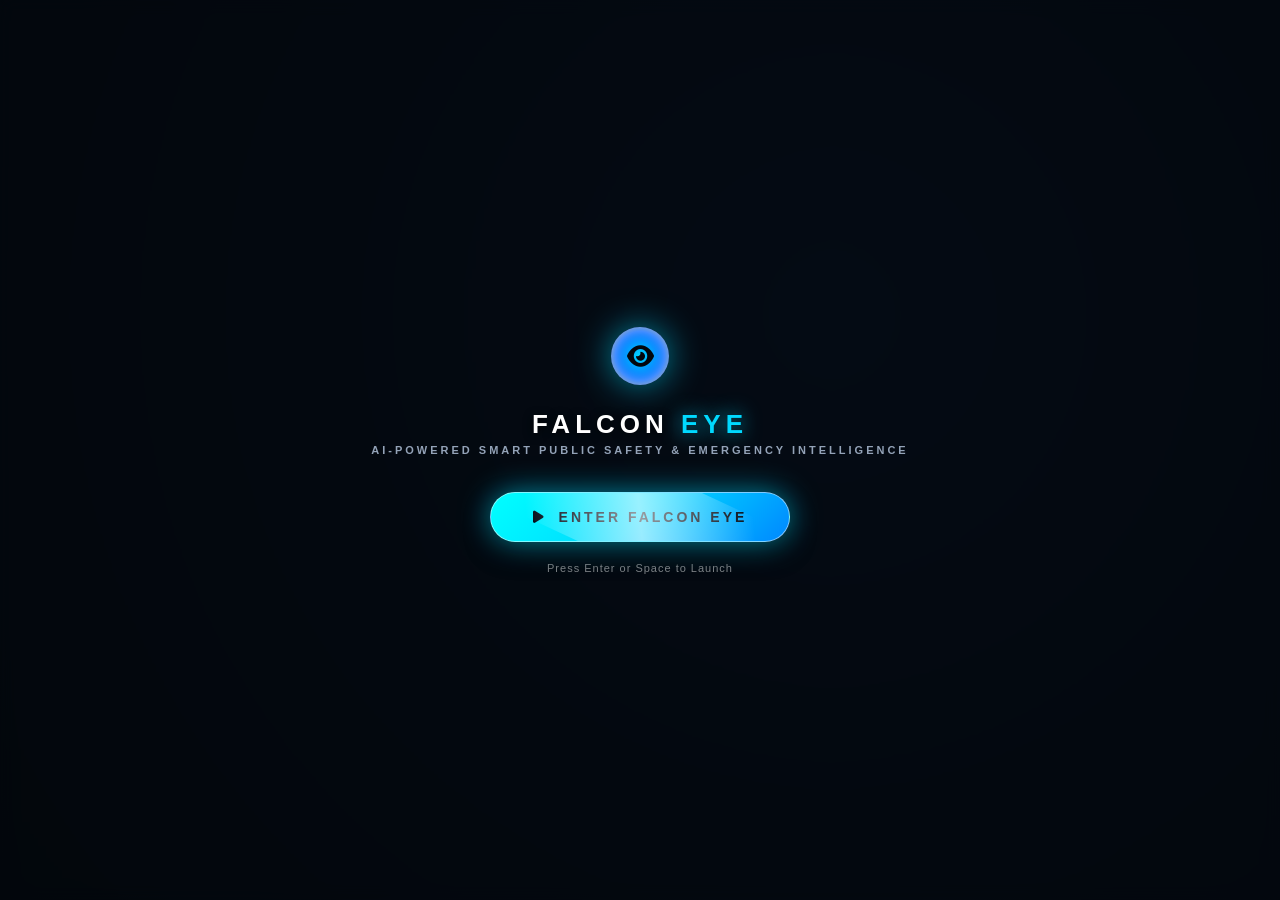
==== commit ecf4b320: "feat: Add ultra-realistic cinematic 3D eagle flight intro with authentic vocalization, articulated w" ====
--- a/frontend/index.html
+++ b/frontend/index.html
@@ -10,8 +10,51 @@
   <link rel="stylesheet" href="https://cdnjs.cloudflare.com/ajax/libs/leaflet/1.9.4/leaflet.css" />
   <link rel="stylesheet" href="https://cdnjs.cloudflare.com/ajax/libs/font-awesome/6.5.1/css/all.min.css" />
   <link rel="stylesheet" href="./css/style.css" />
+  <link rel="stylesheet" href="./css/cinematic_intro.css" />
 </head>
 <body>
+
+  <!-- ====================================================================
+       CINEMATIC 3D EAGLE FLIGHT OPENING
+       ==================================================================== -->
+  <div id="falcon-cinematic-intro" aria-label="Falcon Eye Cinematic Opening">
+    <!-- WebGL Three.js Canvas -->
+    <canvas id="intro-webgl-canvas"></canvas>
+
+    <!-- Initial Enter Gateway (Web Audio Autoplay Permission) -->
+    <div id="intro-gateway">
+      <div class="gateway-brand-badge">
+        <div class="gateway-ai-eye">
+          <i class="fa-solid fa-eye"></i>
+        </div>
+      </div>
+      <div class="gateway-title">FALCON <span>EYE</span></div>
+      <div class="gateway-tagline">AI-Powered Smart Public Safety & Emergency Intelligence</div>
+
+      <button id="enter-falcon-btn" class="enter-falcon-btn" aria-label="Enter Falcon Eye Experience">
+        <i class="fa-solid fa-play"></i> ENTER FALCON EYE
+      </button>
+
+      <div class="gateway-hint">Press Enter or Space to Launch</div>
+    </div>
+
+    <!-- Warp & Flash Overlay -->
+    <div id="intro-warp-flash"></div>
+
+    <!-- Cinematic Metallic Title Reveal Overlay -->
+    <div id="intro-title-overlay">
+      <div class="cinematic-hud-brackets">
+        <div class="title-light-sweep"></div>
+        <h1 class="title-main-glow">FALCON <span>EYE</span></h1>
+        <div class="title-subtitle">AI-POWERED SMART PUBLIC SAFETY & EMERGENCY INTELLIGENCE PLATFORM</div>
+        <div class="title-badge-row">
+          <span class="title-badge"><i class="fa-solid fa-shield-halved"></i> COMMAND ACTIVE</span>
+          <span class="title-badge"><i class="fa-solid fa-satellite"></i> REAL-TIME GPS</span>
+          <span class="title-badge"><i class="fa-solid fa-brain"></i> AI NEURAL VISION</span>
+        </div>
+      </div>
+    </div>
+  </div>
 
   <div id="app-container" class="sidebar-collapsed">
 
@@ -967,11 +1010,28 @@
   </script>
   <script src="https://cdn.jsdelivr.net/npm/chart.js@4.4.2/dist/chart.umd.min.js"></script>
 
+  <!-- Three.js & GSAP Engines (Local with CDN fallback) -->
+  <script src="./js/three.min.js"></script>
+  <script>
+    if (typeof THREE === 'undefined') {
+      document.write('<script src="https://cdnjs.cloudflare.com/ajax/libs/three.js/r128/three.min.js"><\\/script>');
+    }
+  </script>
+  <script src="./js/gsap.min.js"></script>
+  <script>
+    if (typeof gsap === 'undefined') {
+      document.write('<script src="https://cdnjs.cloudflare.com/ajax/libs/gsap/3.12.5/gsap.min.js"><\\/script>');
+    }
+  </script>
+
   <!-- Application Scripts -->
   <script src="./js/map.js"></script>
   <script src="./js/telemetry.js"></script>
   <script src="./js/demo.js"></script>
   <script src="./js/app.js"></script>
 
+  <!-- Cinematic 3D Eagle Flight Intro Script -->
+  <script src="./js/cinematic_intro.js"></script>
+
 </body>
 </html>
--- a/frontend/css/cinematic_intro.css
+++ b/frontend/css/cinematic_intro.css
@@ -0,0 +1,315 @@
+/* ====================================================================
+   FALCON EYE — CINEMATIC 3D EAGLE FLIGHT INTRO
+   Theme: Deep Navy (#050B14, #080F1E), Electric Cyan (#00D9FF), Chrome Metallic
+   ==================================================================== */
+
+#falcon-cinematic-intro {
+  position: fixed;
+  top: 0;
+  left: 0;
+  width: 100vw;
+  height: 100vh;
+  z-index: 999999;
+  background: radial-gradient(circle at 65% 35%, #0B192E 0%, #060E1A 50%, #03070D 100%);
+  overflow: hidden;
+  font-family: 'Inter', -apple-system, BlinkMacSystemFont, 'Segoe UI', Roboto, sans-serif;
+  user-select: none;
+  opacity: 1;
+  transition: opacity 1.2s cubic-bezier(0.4, 0, 0.2, 1);
+}
+
+#falcon-cinematic-intro.intro-hidden {
+  opacity: 0;
+  pointer-events: none;
+}
+
+/* Three.js Canvas */
+#intro-webgl-canvas {
+  position: absolute;
+  top: 0;
+  left: 0;
+  width: 100%;
+  height: 100%;
+  display: block;
+  z-index: 1;
+}
+
+/* ====================================================================
+   INITIAL ENTER GATEWAY OVERLAY
+   Complies with Browser Web Audio Autoplay Policy
+   ==================================================================== */
+#intro-gateway {
+  position: absolute;
+  top: 0;
+  left: 0;
+  width: 100%;
+  height: 100%;
+  z-index: 10;
+  display: flex;
+  flex-direction: column;
+  justify-content: center;
+  align-items: center;
+  background: rgba(3, 7, 13, 0.75);
+  backdrop-filter: blur(8px);
+  -webkit-backdrop-filter: blur(8px);
+  transition: opacity 0.8s ease, transform 0.8s ease;
+}
+
+#intro-gateway.gateway-dismissed {
+  opacity: 0;
+  transform: scale(1.08);
+  pointer-events: none;
+}
+
+.gateway-brand-badge {
+  display: flex;
+  align-items: center;
+  gap: 12px;
+  margin-bottom: 24px;
+}
+
+.gateway-ai-eye {
+  width: 58px;
+  height: 58px;
+  border-radius: 50%;
+  background: radial-gradient(circle, #00D9FF 0%, #0066FF 60%, #0A192F 100%);
+  display: flex;
+  align-items: center;
+  justify-content: center;
+  box-shadow: 0 0 35px rgba(0, 217, 255, 0.6), inset 0 0 15px rgba(255, 255, 255, 0.8);
+  position: relative;
+  animation: gatewayPulse 2.8s infinite ease-in-out;
+}
+
+.gateway-ai-eye i {
+  color: #03070D;
+  font-size: 24px;
+}
+
+@keyframes gatewayPulse {
+  0%, 100% {
+    transform: scale(1);
+    box-shadow: 0 0 30px rgba(0, 217, 255, 0.5), inset 0 0 15px rgba(255, 255, 255, 0.7);
+  }
+  50% {
+    transform: scale(1.08);
+    box-shadow: 0 0 50px rgba(0, 217, 255, 0.85), inset 0 0 22px rgba(255, 255, 255, 1);
+  }
+}
+
+.gateway-title {
+  font-size: 26px;
+  font-weight: 800;
+  letter-spacing: 5px;
+  color: #FFFFFF;
+  text-shadow: 0 2px 10px rgba(0, 0, 0, 0.8);
+}
+
+.gateway-title span {
+  color: #00D9FF;
+  text-shadow: 0 0 20px rgba(0, 217, 255, 0.8);
+}
+
+.gateway-tagline {
+  font-size: 11px;
+  font-weight: 600;
+  letter-spacing: 3px;
+  color: #94A3B8;
+  margin-top: 4px;
+  text-transform: uppercase;
+}
+
+.enter-falcon-btn {
+  margin-top: 36px;
+  position: relative;
+  padding: 16px 42px;
+  font-size: 14px;
+  font-weight: 800;
+  letter-spacing: 3px;
+  text-transform: uppercase;
+  color: #030B17;
+  background: linear-gradient(135deg, #00FFFF 0%, #00D9FF 50%, #0088FF 100%);
+  border: 1px solid rgba(255, 255, 255, 0.5);
+  border-radius: 40px;
+  cursor: pointer;
+  box-shadow: 0 0 30px rgba(0, 217, 255, 0.6), 0 10px 25px rgba(0, 0, 0, 0.5);
+  transition: all 0.3s cubic-bezier(0.2, 0.8, 0.2, 1);
+  overflow: hidden;
+  display: flex;
+  align-items: center;
+  gap: 12px;
+}
+
+.enter-falcon-btn::before {
+  content: '';
+  position: absolute;
+  top: -50%;
+  left: -50%;
+  width: 200%;
+  height: 200%;
+  background: linear-gradient(
+    60deg,
+    transparent 30%,
+    rgba(255, 255, 255, 0.6) 50%,
+    transparent 70%
+  );
+  transform: rotate(25deg);
+  animation: btnShine 3s infinite linear;
+}
+
+@keyframes btnShine {
+  0% { transform: translateX(-100%) rotate(25deg); }
+  100% { transform: translateX(100%) rotate(25deg); }
+}
+
+.enter-falcon-btn:hover {
+  transform: translateY(-2px) scale(1.04);
+  box-shadow: 0 0 50px rgba(0, 217, 255, 0.9), 0 15px 30px rgba(0, 0, 0, 0.6);
+  color: #000000;
+}
+
+.gateway-hint {
+  margin-top: 20px;
+  font-size: 11px;
+  color: rgba(255, 255, 255, 0.5);
+  letter-spacing: 1px;
+}
+
+/* ====================================================================
+   CINEMATIC TITLE REVEAL OVERLAY
+   ==================================================================== */
+#intro-title-overlay {
+  position: absolute;
+  top: 0;
+  left: 0;
+  width: 100%;
+  height: 100%;
+  z-index: 5;
+  display: flex;
+  flex-direction: column;
+  justify-content: center;
+  align-items: center;
+  pointer-events: none;
+  opacity: 0;
+  transform: scale(0.92);
+  transition: opacity 0.8s ease-out, transform 1s cubic-bezier(0.16, 1, 0.3, 1);
+}
+
+#intro-title-overlay.title-active {
+  opacity: 1;
+  transform: scale(1);
+}
+
+.cinematic-hud-brackets {
+  position: relative;
+  padding: 40px 60px;
+  text-align: center;
+}
+
+.cinematic-hud-brackets::before,
+.cinematic-hud-brackets::after {
+  content: '';
+  position: absolute;
+  width: 40px;
+  height: 40px;
+  border-color: #00D9FF;
+  border-style: solid;
+}
+
+.cinematic-hud-brackets::before {
+  top: 0;
+  left: 0;
+  border-width: 2px 0 0 2px;
+}
+
+.cinematic-hud-brackets::after {
+  bottom: 0;
+  right: 0;
+  border-width: 0 2px 2px 0;
+}
+
+.title-main-glow {
+  font-size: clamp(42px, 8vw, 84px);
+  font-weight: 900;
+  letter-spacing: 16px;
+  text-transform: uppercase;
+  margin: 0;
+  line-height: 1;
+  background: linear-gradient(180deg, #FFFFFF 0%, #E2E8F0 40%, #718096 70%, #CBD5E1 100%);
+  -webkit-background-clip: text;
+  -webkit-text-fill-color: transparent;
+  position: relative;
+  filter: drop-shadow(0 0 35px rgba(0, 217, 255, 0.7));
+}
+
+.title-main-glow span {
+  background: linear-gradient(180deg, #67E8F9 0%, #00D9FF 50%, #0284C7 100%);
+  -webkit-background-clip: text;
+  -webkit-text-fill-color: transparent;
+  filter: drop-shadow(0 0 45px rgba(0, 217, 255, 0.9));
+}
+
+/* Light Sweep Beam */
+.title-light-sweep {
+  position: absolute;
+  top: 0;
+  left: 0;
+  width: 100%;
+  height: 100%;
+  background: linear-gradient(
+    90deg,
+    transparent 0%,
+    rgba(255, 255, 255, 0.8) 50%,
+    transparent 100%
+  );
+  mix-blend-mode: overlay;
+  pointer-events: none;
+  opacity: 0;
+}
+
+.title-subtitle {
+  margin-top: 18px;
+  font-size: clamp(10px, 1.8vw, 15px);
+  font-weight: 700;
+  letter-spacing: 5px;
+  text-transform: uppercase;
+  color: #38BDF8;
+  text-shadow: 0 0 15px rgba(56, 189, 248, 0.6);
+  opacity: 0.95;
+}
+
+.title-badge-row {
+  margin-top: 24px;
+  display: flex;
+  gap: 16px;
+  justify-content: center;
+  align-items: center;
+}
+
+.title-badge {
+  font-size: 11px;
+  font-weight: 600;
+  letter-spacing: 2px;
+  padding: 6px 14px;
+  border-radius: 4px;
+  background: rgba(0, 217, 255, 0.08);
+  border: 1px solid rgba(0, 217, 255, 0.35);
+  color: #E0F2FE;
+  box-shadow: 0 0 15px rgba(0, 217, 255, 0.2);
+}
+
+/* ====================================================================
+   FLASH / WARP FX OVERLAY
+   ==================================================================== */
+#intro-warp-flash {
+  position: absolute;
+  top: 0;
+  left: 0;
+  width: 100%;
+  height: 100%;
+  z-index: 8;
+  background: #00D9FF;
+  opacity: 0;
+  pointer-events: none;
+  mix-blend-mode: screen;
+}
